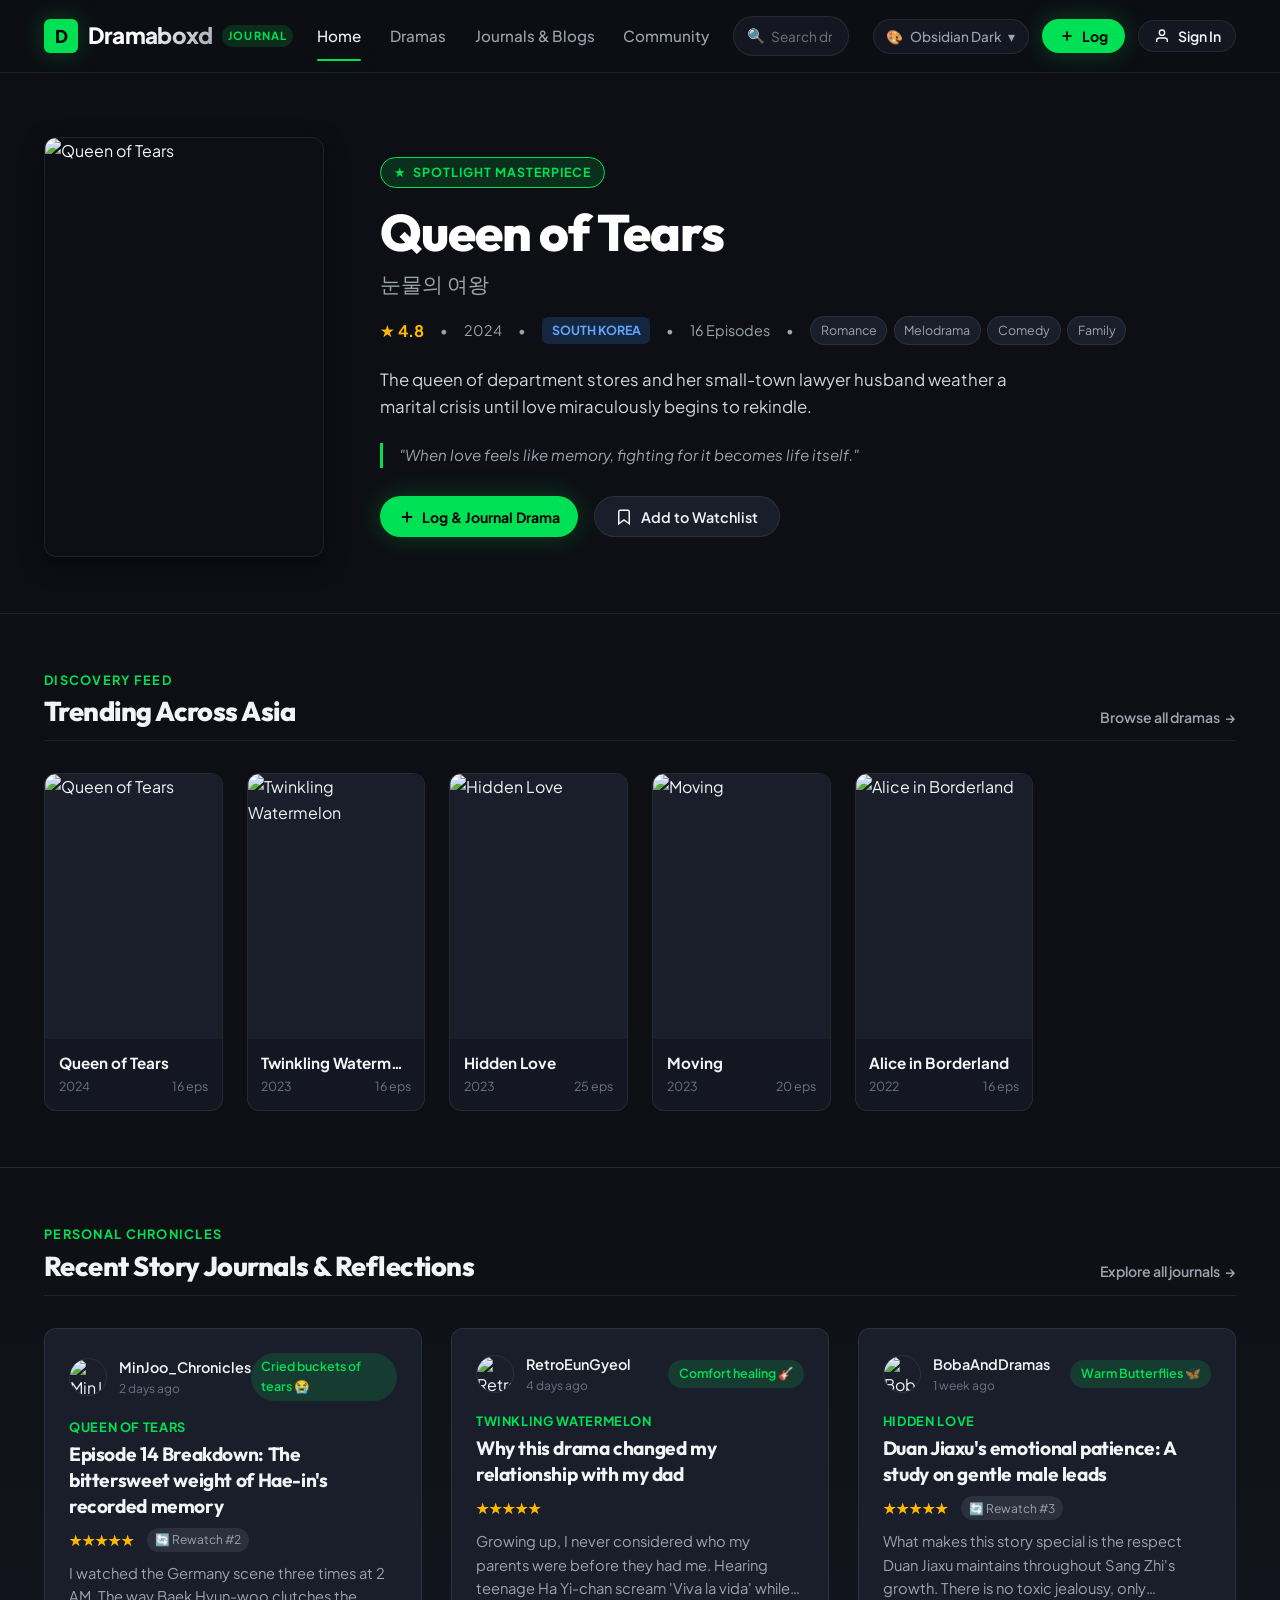
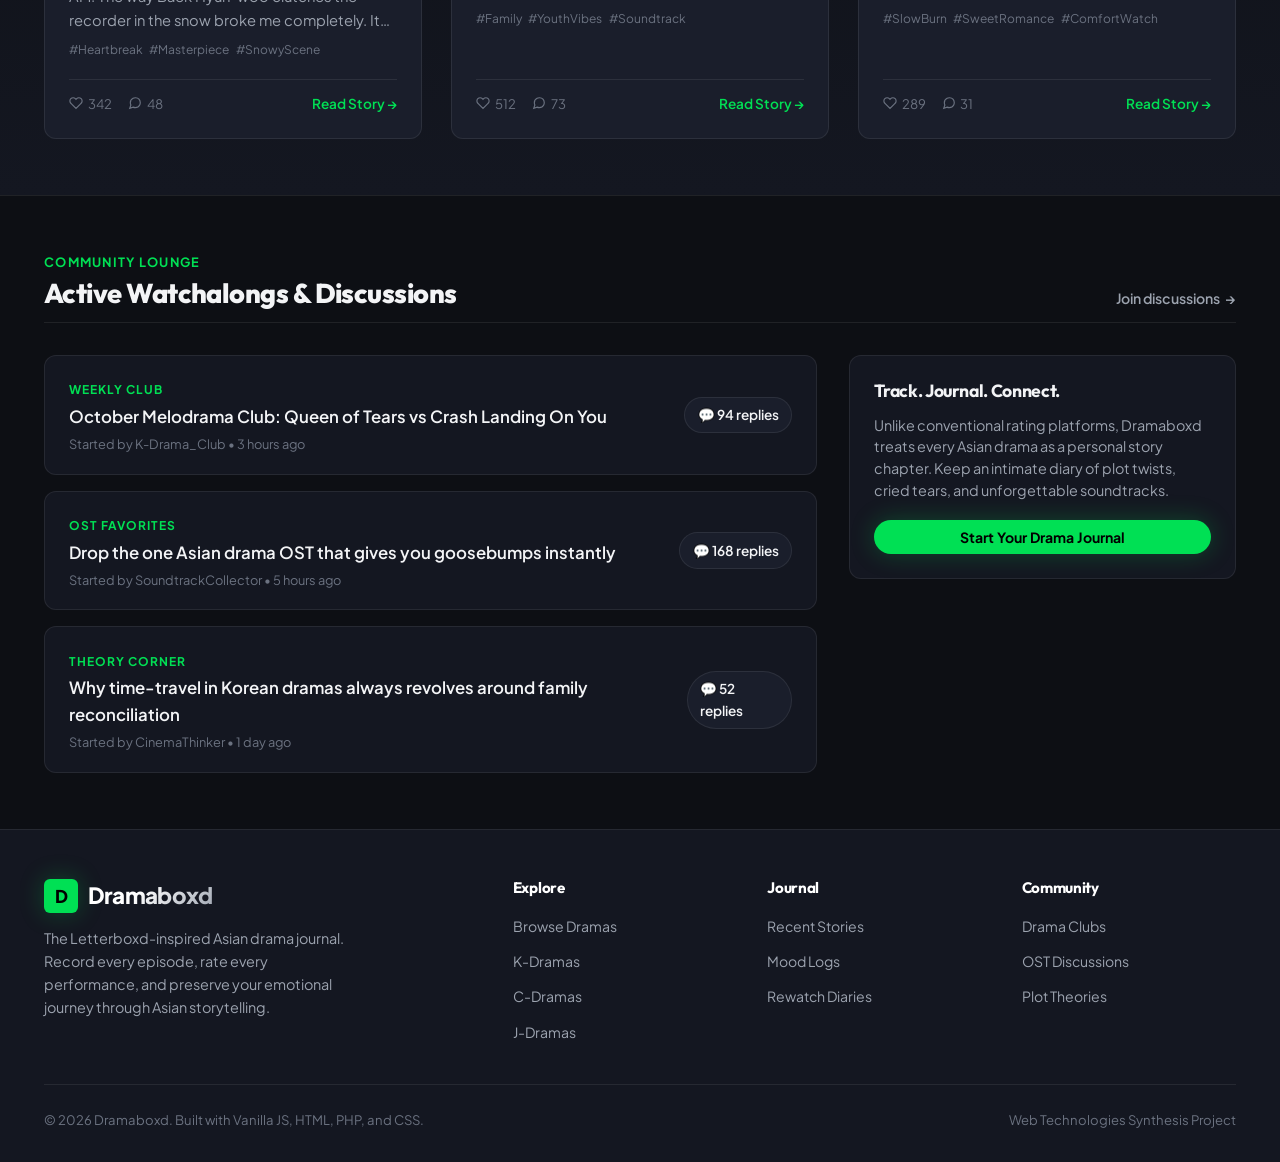
==== index.html @ 631f1a10 "feat: add index.html home page" ====
<!DOCTYPE html>
<html lang="en" data-theme="obsidian">
<head>
    <meta charset="UTF-8">
    <meta name="viewport" content="width=device-width, initial-scale=1.0">
    <title>Dramaboxd — Asian Drama Journal, Ratings & Community</title>
    <meta name="description" content="A Letterboxd-inspired Asian drama blogging, journalling, and community platform. Track watched K-dramas, C-dramas, J-dramas, log episode reflections, and share reviews.">
    <meta name="keywords" content="Asian drama, K-drama, C-drama, J-drama, drama journal, drama ratings, Letterboxd for drama">
    <link rel="stylesheet" href="assets/css/style.css">
</head>
<body>

    <!-- Site Header & Navigation -->
    <header class="site-header" id="siteHeader">
        <div class="container header-inner">
            <!-- Brand Logo -->
            <a href="index.html" class="brand-logo" id="brandLogoLink">
                <span class="logo-icon">D</span>
                <span class="brand-text">Dramaboxd</span>
                <span class="brand-tag">Journal</span>
            </a>

            <!-- Navigation Links -->
            <nav class="main-nav" id="mainNavigation" aria-label="Main Navigation">
                <a href="index.html" class="nav-link active" id="navHome">Home</a>
                <a href="dramas.html" class="nav-link" id="navDramas">Dramas</a>
                <a href="journal.html" class="nav-link" id="navJournals">Journals & Blogs</a>
                <a href="community.html" class="nav-link" id="navCommunity">Community</a>
            </nav>

            <!-- Live Search Bar -->
            <div class="header-search" id="headerSearchContainer">
                <span class="search-icon">🔍</span>
                <input type="text" id="globalSearchInput" placeholder="Search dramas, titles..." autocomplete="off">
                <div class="search-results-dropdown" id="searchResultsDropdown"></div>
            </div>

            <!-- Action Controls & User State -->
            <div class="header-actions" id="headerActionGroup">
                <!-- Theme Switcher -->
                <div class="theme-selector" id="themeSelectorContainer">
                    <button class="theme-btn" id="themeToggleBtn" title="Switch Theme">
                        <span>🎨</span>
                        <span id="currentThemeLabel">Obsidian Dark</span>
                        <span>▾</span>
                    </button>
                    <div class="theme-dropdown" id="themeDropdown">
                        <button class="theme-option active" data-theme-set="obsidian">
                            <span class="theme-dot obsidian"></span> Obsidian Dark
                        </button>
                        <button class="theme-option" data-theme-set="twilight">
                            <span class="theme-dot twilight"></span> Twilight Neon
                        </button>
                        <button class="theme-option" data-theme-set="blossom">
                            <span class="theme-dot blossom"></span> Blossom Rose
                        </button>
                        <button class="theme-option" data-theme-set="matcha">
                            <span class="theme-dot matcha"></span> Matcha Sage
                        </button>
                    </div>
                </div>

                <!-- Primary CTA: Quick Log (+ Log) -->
                <button class="btn-log" id="btnQuickLogOpen" onclick="App.openQuickLog(1, 'Queen of Tears')">
                    <svg width="16" height="16" viewBox="0 0 24 24" fill="none" stroke="currentColor" stroke-width="2.5"><line x1="12" y1="5" x2="12" y2="19"></line><line x1="5" y1="12" x2="19" y2="12"></line></svg>
                    <span>Log</span>
                </button>

                <!-- Auth / User Profile Pill -->
                <button class="auth-pill" id="userAuthPill">
                    <svg width="16" height="16" viewBox="0 0 24 24" fill="none" stroke="currentColor" stroke-width="2"><path d="M20 21v-2a4 4 0 0 0-4-4H8a4 4 0 0 0-4 4v2"></path><circle cx="12" cy="7" r="4"></circle></svg>
                    <span>Sign In</span>
                </button>
            </div>
        </div>
    </header>

    <!-- Main Content Area -->
    <main id="mainContent">

        <!-- 1. Hero Spotlight Section (Loaded via AJAX) -->
        <section class="hero-spotlight" id="heroSpotlightContainer" aria-label="Featured Drama Spotlight">
            <div class="container" style="text-align: center; padding: 3rem 0; color: var(--text-muted);">
                Loading spotlight drama...
            </div>
        </section>

        <!-- 2. Trending Dramas Poster Grid (Letterboxd Style) -->
        <section class="dramas-section" id="trendingDramasSection">
            <div class="container">
                <div class="section-header">
                    <div class="section-title-wrap">
                        <span class="section-subtitle">Discovery Feed</span>
                        <h2 class="section-title">Trending Across Asia</h2>
                    </div>
                    <a href="dramas.html" class="view-all-link" id="linkViewAllDramas">
                        Browse all dramas <span>→</span>
                    </a>
                </div>

                <!-- Grid container populated dynamically via AJAX -->
                <div class="drama-grid" id="trendingDramasGrid">
                    <!-- Cards will be populated by home.js via AJAX -->
                    <div style="grid-column: 1/-1; text-align: center; color: var(--text-muted); padding: 2rem 0;">
                        Loading trending dramas...
                    </div>
                </div>
            </div>
        </section>

        <!-- 3. Story Journals & Blogs Section (Personal Reflections) -->
        <section class="journals-section" id="storyJournalsSection">
            <div class="container">
                <div class="section-header">
                    <div class="section-title-wrap">
                        <span class="section-subtitle">Personal Chronicles</span>
                        <h2 class="section-title">Recent Story Journals & Reflections</h2>
                    </div>
                    <a href="journal.html" class="view-all-link" id="linkViewAllJournals">
                        Explore all journals <span>→</span>
                    </a>
                </div>

                <!-- Story journal grid populated dynamically via AJAX -->
                <div class="journals-grid" id="recentJournalsGrid">
                    <div style="grid-column: 1/-1; text-align: center; color: var(--text-muted); padding: 2rem 0;">
                        Loading member journals...
                    </div>
                </div>
            </div>
        </section>

        <!-- 4. Community & Drama Club Pulse -->
        <section class="community-section" id="communityPulseSection">
            <div class="container">
                <div class="section-header">
                    <div class="section-title-wrap">
                        <span class="section-subtitle">Community Lounge</span>
                        <h2 class="section-title">Active Watchalongs & Discussions</h2>
                    </div>
                    <a href="community.html" class="view-all-link" id="linkViewAllDiscussions">
                        Join discussions <span>→</span>
                    </a>
                </div>

                <div class="community-grid">
                    <!-- Discussions list -->
                    <div class="threads-list" id="communityThreadsList">
                        <div class="thread-item">
                            <div>
                                <span class="thread-cat">Weekly Club</span>
                                <div class="thread-title">October Melodrama Club: Queen of Tears vs Crash Landing On You</div>
                                <div class="thread-meta">Started by K-Drama_Club • 3 hours ago</div>
                            </div>
                            <div class="thread-replies-badge">
                                💬 94 replies
                            </div>
                        </div>

                        <div class="thread-item">
                            <div>
                                <span class="thread-cat">OST Favorites</span>
                                <div class="thread-title">Drop the one Asian drama OST that gives you goosebumps instantly</div>
                                <div class="thread-meta">Started by SoundtrackCollector • 5 hours ago</div>
                            </div>
                            <div class="thread-replies-badge">
                                💬 168 replies
                            </div>
                        </div>

                        <div class="thread-item">
                            <div>
                                <span class="thread-cat">Theory Corner</span>
                                <div class="thread-title">Why time-travel in Korean dramas always revolves around family reconciliation</div>
                                <div class="thread-meta">Started by CinemaThinker • 1 day ago</div>
                            </div>
                            <div class="thread-replies-badge">
                                💬 52 replies
                            </div>
                        </div>
                    </div>

                    <!-- Sidebar Promo Box -->
                    <div class="community-sidebar">
                        <div class="sidebar-box">
                            <h3 class="sidebar-title">Track. Journal. Connect.</h3>
                            <p class="sidebar-text">
                                Unlike conventional rating platforms, Dramaboxd treats every Asian drama as a personal story chapter. Keep an intimate diary of plot twists, cried tears, and unforgettable soundtracks.
                            </p>
                            <button class="btn-log" style="width: 100%; justify-content: center;" onclick="App.openQuickLog(1, 'Queen of Tears')">
                                Start Your Drama Journal
                            </button>
                        </div>
                    </div>
                </div>
            </div>
        </section>

    </main>

    <!-- Quick Log & Review Modal (Letterboxd Style) -->
    <div class="modal-overlay" id="quickLogModal" role="dialog" aria-modal="true" aria-labelledby="logModalTitle">
        <div class="modal-window">
            <button class="modal-close-btn" id="btnCloseQuickLog" aria-label="Close Modal">&times;</button>
            <div class="modal-header">
                <h3 class="modal-title" id="logModalTitle">Log & Reflect</h3>
                <p class="modal-subtitle" id="logModalSubtitle">Journaling your experience</p>
            </div>

            <form id="quickLogForm">
                <input type="hidden" id="logDramaId" value="1">
                <input type="hidden" id="logDramaTitle" value="Queen of Tears">
                <input type="hidden" id="logRatingValue" value="5">

                <!-- Interactive Star Rating -->
                <div class="form-group">
                    <label class="form-label">Your Rating</label>
                    <div class="star-rating-selector" id="interactiveStarRating">
                        <span class="star active" data-val="1">★</span>
                        <span class="star active" data-val="2">★</span>
                        <span class="star active" data-val="3">★</span>
                        <span class="star active" data-val="4">★</span>
                        <span class="star active" data-val="5">★</span>
                    </div>
                </div>

                <div class="form-row">
                    <div class="form-group">
                        <label class="form-label" for="logMoodTag">Your Mood Tag</label>
                        <select id="logMoodTag">
                            <option value="Cried buckets of tears 😭">Cried buckets of tears 😭</option>
                            <option value="Comfort healing 🎸">Comfort healing 🎸</option>
                            <option value="Warm Butterflies 🦋">Warm Butterflies 🦋</option>
                            <option value="Edge of my seat ⚡">Edge of my seat ⚡</option>
                            <option value="Heartbreak masterpiece 💔">Heartbreak masterpiece 💔</option>
                            <option value="Pure serotonin ✨">Pure serotonin ✨</option>
                        </select>
                    </div>

                    <div class="form-group">
                        <label class="form-label" for="logRewatchCount">Rewatch Number</label>
                        <input type="number" id="logRewatchCount" min="1" max="50" value="1">
                    </div>
                </div>

                <div class="form-group">
                    <label class="form-label" for="logTitle">Reflection / Journal Headline</label>
                    <input type="text" id="logTitle" placeholder="e.g. Episode 12 had me staring at the ceiling at 3 AM" required>
                </div>

                <div class="form-group">
                    <label class="form-label" for="logReflection">Personal Diary Entry / Thoughts</label>
                    <textarea id="logReflection" rows="4" placeholder="Write your unfiltered thoughts on the plot, characters, emotional moments, or acting..." required></textarea>
                </div>

                <button type="submit" class="btn-log" style="width: 100%; justify-content: center; padding: 0.75rem 1rem; font-size: 1rem;">
                    Save to Drama Diary 📖
                </button>
            </form>
        </div>
    </div>

    <!-- Sign In & Register Modal -->
    <div class="modal-overlay" id="authModal" role="dialog" aria-modal="true" aria-labelledby="authModalTitle">
        <div class="modal-window">
            <button class="modal-close-btn" id="btnCloseAuthModal" aria-label="Close Modal">&times;</button>
            
            <div class="modal-tabs">
                <button class="modal-tab active" data-tab="signin">Sign In</button>
                <button class="modal-tab" data-tab="register">Create Account</button>
            </div>

            <!-- Sign In Tab -->
            <div id="signInTabContent">
                <div class="modal-header">
                    <h3 class="modal-title" id="authModalTitle">Welcome Back</h3>
                    <p class="modal-subtitle">Log in to track your dramas, diary entries, and ratings</p>
                </div>
                <form id="signInForm">
                    <div class="form-group">
                        <label class="form-label" for="loginUsername">Username or Email</label>
                        <input type="text" id="loginUsername" placeholder="e.g. MinJoo" required>
                    </div>
                    <div class="form-group">
                        <label class="form-label" for="loginPassword">Password</label>
                        <input type="password" id="loginPassword" placeholder="••••••••" required>
                    </div>
                    <button type="submit" class="btn-log" style="width: 100%; justify-content: center; margin-top: 0.5rem;">
                        Sign In
                    </button>
                </form>
            </div>

            <!-- Register Tab -->
            <div id="registerTabContent" style="display: none;">
                <div class="modal-header">
                    <h3 class="modal-title">Join Dramaboxd</h3>
                    <p class="modal-subtitle">Start your personalized Asian drama journey today</p>
                </div>
                <form id="registerForm">
                    <div class="form-group">
                        <label class="form-label" for="regUsername">Choose Username</label>
                        <input type="text" id="regUsername" placeholder="e.g. HallyuExplorer" required>
                    </div>
                    <div class="form-group">
                        <label class="form-label" for="regEmail">Email Address</label>
                        <input type="email" id="regEmail" placeholder="you@domain.com" required>
                    </div>
                    <div class="form-group">
                        <label class="form-label" for="regPassword">Password (6+ characters)</label>
                        <input type="password" id="regPassword" placeholder="••••••••" minlength="6" required>
                    </div>
                    <button type="submit" class="btn-log" style="width: 100%; justify-content: center; margin-top: 0.5rem;">
                        Create Free Account
                    </button>
                </form>
            </div>
        </div>
    </div>

    <!-- Site Footer -->
    <footer class="site-footer" id="siteFooter">
        <div class="container">
            <div class="footer-top">
                <div class="footer-brand">
                    <div class="brand-logo">
                        <span class="logo-icon">D</span>
                        <span class="brand-text">Dramaboxd</span>
                    </div>
                    <p>The Letterboxd-inspired Asian drama journal. Record every episode, rate every performance, and preserve your emotional journey through Asian storytelling.</p>
                </div>
                <div class="footer-col">
                    <h4>Explore</h4>
                    <ul class="footer-links">
                        <li><a href="dramas.html">Browse Dramas</a></li>
                        <li><a href="dramas.html?country=KR">K-Dramas</a></li>
                        <li><a href="dramas.html?country=CN">C-Dramas</a></li>
                        <li><a href="dramas.html?country=JP">J-Dramas</a></li>
                    </ul>
                </div>
                <div class="footer-col">
                    <h4>Journal</h4>
                    <ul class="footer-links">
                        <li><a href="journal.html">Recent Stories</a></li>
                        <li><a href="journal.html?filter=mood">Mood Logs</a></li>
                        <li><a href="journal.html?filter=rewatches">Rewatch Diaries</a></li>
                    </ul>
                </div>
                <div class="footer-col">
                    <h4>Community</h4>
                    <ul class="footer-links">
                        <li><a href="community.html">Drama Clubs</a></li>
                        <li><a href="community.html?tab=ost">OST Discussions</a></li>
                        <li><a href="community.html?tab=theories">Plot Theories</a></li>
                    </ul>
                </div>
            </div>
            <div class="footer-bottom">
                <div>&copy; 2026 Dramaboxd. Built with Vanilla JS, HTML, PHP, and CSS.</div>
                <div>Web Technologies Synthesis Project</div>
            </div>
        </div>
    </footer>

    <!-- Core Scripts -->
    <script src="assets/js/app.js"></script>
    <script src="assets/js/home.js"></script>
</body>
</html>
---- assets/css/style.css ----
/* ==========================================================================
   Dramaboxd — Modern Asian Drama Journal & Community Design System
   Inspired by Letterboxd with personalized story journaling
   ========================================================================== */

@import url('https://fonts.googleapis.com/css2?family=Outfit:wght@400;500;600;700;800&family=Plus+Jakarta+Sans:wght@300;400;500;600;700&display=swap');

/* --- Root & Theme Variables --- */
:root {
    /* Fonts */
    --font-heading: 'Outfit', -apple-system, BlinkMacSystemFont, sans-serif;
    --font-body: 'Plus Jakarta Sans', -apple-system, BlinkMacSystemFont, sans-serif;

    /* Base Dimensions */
    --container-max: 1240px;
    --radius-sm: 6px;
    --radius-md: 12px;
    --radius-lg: 18px;
    --radius-full: 9999px;
    --transition: all 0.25s cubic-bezier(0.16, 1, 0.3, 1);

    /* Default Theme: Obsidian Dark (Minimalist Letterboxd Dark) */
    --bg-page: #0d0f14;
    --bg-surface: #141721;
    --bg-surface-elevated: #1a1e2b;
    --bg-surface-hover: #222738;
    --border-subtle: rgba(255, 255, 255, 0.08);
    --border-focus: rgba(255, 255, 255, 0.22);
    
    --text-primary: #f3f4f6;
    --text-secondary: #9ca3af;
    --text-muted: #6b7280;
    
    --accent: #00e054;              /* Letterboxd signature green */
    --accent-hover: #00b843;
    --accent-light: rgba(0, 224, 84, 0.15);
    --accent-contrast: #000000;

    --rating-star: #ffb800;
    --badge-kdrama: #3b82f6;
    --badge-cdrama: #ef4444;
    --badge-jdrama: #ec4899;
    --badge-twdrama: #8b5cf6;

    --glow: 0 0 25px rgba(0, 224, 84, 0.25);
    --shadow-card: 0 8px 24px rgba(0, 0, 0, 0.45);
    --shadow-popover: 0 16px 40px rgba(0, 0, 0, 0.6);
}

/* Theme 2: Twilight Neon (Seoul Cyberpunk) */
[data-theme="twilight"] {
    --bg-page: #09090f;
    --bg-surface: #13121f;
    --bg-surface-elevated: #1c1b2f;
    --bg-surface-hover: #282744;
    --border-subtle: rgba(168, 85, 247, 0.14);
    --border-focus: rgba(168, 85, 247, 0.35);
    --accent: #a855f7;
    --accent-hover: #9333ea;
    --accent-light: rgba(168, 85, 247, 0.18);
    --accent-contrast: #ffffff;
    --glow: 0 0 25px rgba(168, 85, 247, 0.35);
}

/* Theme 3: Hanami Blossom (Plum & Rose Dark) */
[data-theme="blossom"] {
    --bg-page: #120d12;
    --bg-surface: #1c141c;
    --bg-surface-elevated: #281d28;
    --bg-surface-hover: #362736;
    --border-subtle: rgba(244, 114, 182, 0.15);
    --border-focus: rgba(244, 114, 182, 0.35);
    --accent: #fb7185;
    --accent-hover: #f43f5e;
    --accent-light: rgba(251, 113, 133, 0.18);
    --accent-contrast: #ffffff;
    --glow: 0 0 25px rgba(251, 113, 133, 0.3);
}

/* Theme 4: Matcha Sage (Soothing Botanical Dark) */
[data-theme="matcha"] {
    --bg-page: #0b110e;
    --bg-surface: #131c17;
    --bg-surface-elevated: #1b2720;
    --bg-surface-hover: #25362d;
    --border-subtle: rgba(52, 211, 153, 0.14);
    --border-focus: rgba(52, 211, 153, 0.35);
    --accent: #10b981;
    --accent-hover: #059669;
    --accent-light: rgba(16, 185, 129, 0.18);
    --accent-contrast: #042115;
    --glow: 0 0 25px rgba(16, 185, 129, 0.3);
}

/* --- Global Reset & Base Styles --- */
*, *::before, *::after {
    box-sizing: border-box;
    margin: 0;
    padding: 0;
}

html {
    scroll-behavior: smooth;
    font-size: 16px;
}

body {
    background-color: var(--bg-page);
    color: var(--text-primary);
    font-family: var(--font-body);
    line-height: 1.6;
    min-height: 100vh;
    display: flex;
    flex-direction: column;
    overflow-x: hidden;
    transition: background-color 0.3s ease, color 0.3s ease;
}

h1, h2, h3, h4, h5, h6 {
    font-family: var(--font-heading);
    color: var(--text-primary);
    font-weight: 700;
    letter-spacing: -0.02em;
    line-height: 1.25;
}

a {
    color: inherit;
    text-decoration: none;
    transition: var(--transition);
}

button {
    font-family: inherit;
    cursor: pointer;
    border: none;
    outline: none;
    background: none;
    transition: var(--transition);
}

input, textarea, select {
    font-family: inherit;
    font-size: 0.95rem;
    color: var(--text-primary);
    background: var(--bg-surface-elevated);
    border: 1px solid var(--border-subtle);
    border-radius: var(--radius-sm);
    padding: 0.65rem 1rem;
    outline: none;
    transition: var(--transition);
}

input:focus, textarea:focus, select:focus {
    border-color: var(--accent);
    box-shadow: 0 0 0 2px var(--accent-light);
}

img {
    max-width: 100%;
    display: block;
}

.container {
    width: 100%;
    max-width: var(--container-max);
    margin: 0 auto;
    padding: 0 1.5rem;
}

/* --- Header & Navigation --- */
.site-header {
    position: sticky;
    top: 0;
    z-index: 100;
    background: rgba(13, 15, 20, 0.85);
    backdrop-filter: blur(14px);
    -webkit-backdrop-filter: blur(14px);
    border-bottom: 1px solid var(--border-subtle);
    transition: var(--transition);
}

.header-inner {
    display: flex;
    align-items: center;
    justify-content: space-between;
    height: 72px;
    gap: 1.5rem;
}

.brand-logo {
    display: flex;
    align-items: center;
    gap: 0.6rem;
    font-size: 1.4rem;
    font-weight: 800;
    letter-spacing: -0.03em;
}

.logo-icon {
    display: flex;
    align-items: center;
    justify-content: center;
    width: 34px;
    height: 34px;
    border-radius: var(--radius-sm);
    background: var(--accent);
    color: var(--accent-contrast);
    font-weight: 800;
    font-size: 1.1rem;
    box-shadow: var(--glow);
}

.brand-text {
    background: linear-gradient(135deg, #ffffff 40%, var(--text-secondary) 100%);
    -webkit-background-clip: text;
    -webkit-text-fill-color: transparent;
}

.brand-tag {
    font-size: 0.7rem;
    text-transform: uppercase;
    letter-spacing: 0.1em;
    padding: 2px 6px;
    border-radius: var(--radius-full);
    background: var(--accent-light);
    color: var(--accent);
    font-weight: 700;
}

/* Nav Links */
.main-nav {
    display: flex;
    align-items: center;
    gap: 1.8rem;
}

.nav-link {
    font-size: 0.95rem;
    font-weight: 500;
    color: var(--text-secondary);
    position: relative;
    padding: 0.4rem 0;
}

.nav-link:hover, .nav-link.active {
    color: var(--text-primary);
}

.nav-link.active::after {
    content: '';
    position: absolute;
    bottom: -6px;
    left: 0;
    width: 100%;
    height: 2px;
    background: var(--accent);
    border-radius: 2px;
    box-shadow: var(--glow);
}

/* Header Search */
.header-search {
    position: relative;
    flex: 1;
    max-width: 260px;
}

.header-search input {
    width: 100%;
    padding-left: 2.3rem;
    font-size: 0.85rem;
    border-radius: var(--radius-full);
    background: var(--bg-surface);
}

.search-icon {
    position: absolute;
    left: 0.85rem;
    top: 50%;
    transform: translateY(-50%);
    color: var(--text-muted);
    pointer-events: none;
    font-size: 0.9rem;
}

.search-results-dropdown {
    position: absolute;
    top: calc(100% + 8px);
    left: 0;
    width: 320px;
    background: var(--bg-surface-elevated);
    border: 1px solid var(--border-subtle);
    border-radius: var(--radius-md);
    box-shadow: var(--shadow-popover);
    max-height: 380px;
    overflow-y: auto;
    display: none;
    z-index: 120;
}

.search-results-dropdown.active {
    display: block;
}

.search-result-item {
    display: flex;
    align-items: center;
    gap: 0.8rem;
    padding: 0.75rem 1rem;
    border-bottom: 1px solid var(--border-subtle);
    transition: var(--transition);
}

.search-result-item:hover {
    background: var(--bg-surface-hover);
}

.search-result-poster {
    width: 36px;
    height: 52px;
    border-radius: 4px;
    object-fit: cover;
}

/* Header Actions */
.header-actions {
    display: flex;
    align-items: center;
    gap: 0.8rem;
}

/* Theme Selector Pill */
.theme-selector {
    position: relative;
}

.theme-btn {
    display: flex;
    align-items: center;
    gap: 0.4rem;
    padding: 0.5rem 0.8rem;
    background: var(--bg-surface);
    border: 1px solid var(--border-subtle);
    border-radius: var(--radius-full);
    color: var(--text-secondary);
    font-size: 0.85rem;
    font-weight: 500;
}

.theme-btn:hover {
    background: var(--bg-surface-hover);
    color: var(--text-primary);
}

.theme-dropdown {
    position: absolute;
    top: calc(100% + 8px);
    right: 0;
    background: var(--bg-surface-elevated);
    border: 1px solid var(--border-subtle);
    border-radius: var(--radius-md);
    padding: 0.5rem;
    width: 170px;
    box-shadow: var(--shadow-popover);
    display: none;
    z-index: 110;
}

.theme-dropdown.open {
    display: flex;
    flex-direction: column;
    gap: 0.3rem;
}

.theme-option {
    display: flex;
    align-items: center;
    gap: 0.6rem;
    padding: 0.5rem 0.75rem;
    border-radius: var(--radius-sm);
    font-size: 0.85rem;
    color: var(--text-secondary);
    text-align: left;
    width: 100%;
}

.theme-option:hover, .theme-option.active {
    background: var(--bg-surface-hover);
    color: var(--text-primary);
}

.theme-dot {
    width: 10px;
    height: 10px;
    border-radius: 50%;
}
.theme-dot.obsidian { background: #00e054; }
.theme-dot.twilight { background: #a855f7; }
.theme-dot.blossom { background: #fb7185; }
.theme-dot.matcha { background: #10b981; }

/* Letterboxd-style Primary CTA (+ Log) */
.btn-log {
    display: flex;
    align-items: center;
    gap: 0.4rem;
    background: var(--accent);
    color: var(--accent-contrast);
    font-weight: 700;
    font-size: 0.88rem;
    padding: 0.5rem 1.1rem;
    border-radius: var(--radius-full);
    box-shadow: var(--glow);
}

.btn-log:hover {
    background: var(--accent-hover);
    transform: translateY(-1px);
}

/* User Auth Button / Pill */
.auth-pill {
    display: flex;
    align-items: center;
    gap: 0.5rem;
    padding: 0.4rem 0.9rem;
    background: var(--bg-surface);
    border: 1px solid var(--border-subtle);
    border-radius: var(--radius-full);
    font-size: 0.88rem;
    font-weight: 600;
    color: var(--text-primary);
}

.auth-pill:hover {
    border-color: var(--border-focus);
    background: var(--bg-surface-hover);
}

.user-avatar-thumb {
    width: 26px;
    height: 26px;
    border-radius: 50%;
    object-fit: cover;
}

/* Mobile Menu Toggle */
.mobile-toggle {
    display: none;
    font-size: 1.3rem;
    color: var(--text-primary);
}

/* --- Hero Spotlight Section --- */
.hero-spotlight {
    position: relative;
    padding: 4rem 0 3.5rem;
    overflow: hidden;
    border-bottom: 1px solid var(--border-subtle);
}

.hero-backdrop-container {
    position: absolute;
    inset: 0;
    z-index: 1;
    overflow: hidden;
}

.hero-backdrop-img {
    width: 100%;
    height: 100%;
    object-fit: cover;
    filter: brightness(0.28) blur(3px);
    transform: scale(1.05);
    transition: transform 1.2s ease;
}

.hero-gradient-overlay {
    position: absolute;
    inset: 0;
    background: linear-gradient(
        to right,
        var(--bg-page) 20%,
        rgba(13, 15, 20, 0.85) 60%,
        rgba(13, 15, 20, 0.4) 100%
    );
}

.hero-content {
    position: relative;
    z-index: 2;
    display: grid;
    grid-template-columns: 280px 1fr;
    gap: 3.5rem;
    align-items: center;
}

.hero-poster-wrapper {
    position: relative;
    border-radius: var(--radius-md);
    overflow: hidden;
    box-shadow: var(--shadow-card);
    aspect-ratio: 2 / 3;
    border: 1px solid var(--border-subtle);
}

.hero-poster-img {
    width: 100%;
    height: 100%;
    object-fit: cover;
    transition: transform 0.4s ease;
}

.hero-poster-wrapper:hover .hero-poster-img {
    transform: scale(1.03);
}

.spotlight-badge {
    display: inline-flex;
    align-items: center;
    gap: 0.4rem;
    background: var(--accent-light);
    color: var(--accent);
    border: 1px solid var(--accent);
    padding: 0.3rem 0.8rem;
    border-radius: var(--radius-full);
    font-size: 0.78rem;
    font-weight: 700;
    text-transform: uppercase;
    letter-spacing: 0.08em;
    margin-bottom: 1rem;
}

.hero-title-group {
    margin-bottom: 1rem;
}

.hero-title {
    font-size: clamp(2rem, 4vw, 3.2rem);
    font-weight: 800;
    color: #ffffff;
    line-height: 1.1;
    margin-bottom: 0.4rem;
}

.hero-native-title {
    font-size: 1.3rem;
    color: var(--text-secondary);
    font-weight: 500;
}

.hero-meta-bar {
    display: flex;
    flex-wrap: wrap;
    align-items: center;
    gap: 1rem;
    margin-bottom: 1.4rem;
    font-size: 0.9rem;
    color: var(--text-secondary);
}

.rating-badge {
    display: inline-flex;
    align-items: center;
    gap: 0.3rem;
    color: var(--rating-star);
    font-weight: 700;
    font-size: 1rem;
}

.country-pill {
    padding: 0.2rem 0.6rem;
    border-radius: var(--radius-sm);
    font-size: 0.78rem;
    font-weight: 700;
    text-transform: uppercase;
}
.country-kr { background: rgba(59, 130, 246, 0.2); color: #60a5fa; }
.country-cn { background: rgba(239, 68, 68, 0.2); color: #f87171; }
.country-jp { background: rgba(236, 72, 153, 0.2); color: #f472b6; }
.country-tw { background: rgba(139, 92, 246, 0.2); color: #a78bfa; }

.genre-tags {
    display: flex;
    flex-wrap: wrap;
    gap: 0.4rem;
}

.genre-tag {
    background: var(--bg-surface-elevated);
    border: 1px solid var(--border-subtle);
    padding: 0.2rem 0.6rem;
    border-radius: var(--radius-full);
    font-size: 0.78rem;
    color: var(--text-secondary);
}

.hero-synopsis {
    font-size: 1.05rem;
    color: #d1d5db;
    max-width: 680px;
    margin-bottom: 1.4rem;
    line-height: 1.6;
}

.hero-quote-box {
    border-left: 3px solid var(--accent);
    padding-left: 1rem;
    margin-bottom: 1.8rem;
    font-style: italic;
    color: var(--text-secondary);
    font-size: 0.95rem;
}

.hero-actions {
    display: flex;
    flex-wrap: wrap;
    gap: 1rem;
}

.btn-secondary {
    display: inline-flex;
    align-items: center;
    gap: 0.5rem;
    background: var(--bg-surface-elevated);
    border: 1px solid var(--border-subtle);
    color: var(--text-primary);
    padding: 0.65rem 1.3rem;
    border-radius: var(--radius-full);
    font-size: 0.9rem;
    font-weight: 600;
}

.btn-secondary:hover {
    background: var(--bg-surface-hover);
    border-color: var(--border-focus);
    transform: translateY(-1px);
}

/* --- Section Headers --- */
.section-header {
    display: flex;
    align-items: flex-end;
    justify-content: space-between;
    margin-bottom: 2rem;
    padding-bottom: 0.75rem;
    border-bottom: 1px solid var(--border-subtle);
}

.section-title-wrap {
    display: flex;
    flex-direction: column;
    gap: 0.25rem;
}

.section-subtitle {
    font-size: 0.8rem;
    text-transform: uppercase;
    letter-spacing: 0.1em;
    color: var(--accent);
    font-weight: 700;
}

.section-title {
    font-size: 1.7rem;
    font-weight: 800;
}

.view-all-link {
    font-size: 0.88rem;
    font-weight: 600;
    color: var(--text-secondary);
    display: inline-flex;
    align-items: center;
    gap: 0.3rem;
}

.view-all-link:hover {
    color: var(--accent);
}

/* --- Trending Drama Poster Grid (Letterboxd Style) --- */
.dramas-section {
    padding: 3.5rem 0;
}

.drama-grid {
    display: grid;
    grid-template-columns: repeat(auto-fill, minmax(175px, 1fr));
    gap: 1.5rem;
}

.drama-card {
    position: relative;
    border-radius: var(--radius-md);
    background: var(--bg-surface);
    border: 1px solid var(--border-subtle);
    overflow: hidden;
    transition: transform 0.3s cubic-bezier(0.16, 1, 0.3, 1), box-shadow 0.3s ease, border-color 0.3s ease;
    cursor: pointer;
    display: flex;
    flex-direction: column;
}

.drama-card:hover {
    transform: translateY(-6px);
    box-shadow: var(--shadow-card);
    border-color: var(--border-focus);
}

.poster-container {
    position: relative;
    width: 100%;
    aspect-ratio: 2 / 3;
    overflow: hidden;
    background: var(--bg-surface-elevated);
}

.poster-img {
    width: 100%;
    height: 100%;
    object-fit: cover;
    transition: transform 0.4s ease;
}

.drama-card:hover .poster-img {
    transform: scale(1.05);
}

/* Card Hover Quick Actions (Letterboxd Style) */
.card-overlay {
    position: absolute;
    inset: 0;
    background: linear-gradient(to top, rgba(0, 0, 0, 0.85) 0%, rgba(0, 0, 0, 0.2) 60%, transparent 100%);
    opacity: 0;
    display: flex;
    flex-direction: column;
    justify-content: space-between;
    padding: 0.75rem;
    transition: opacity 0.25s ease;
}

.drama-card:hover .card-overlay {
    opacity: 1;
}

.overlay-top-tags {
    display: flex;
    justify-content: space-between;
    align-items: center;
}

.overlay-rating {
    font-weight: 700;
    font-size: 0.85rem;
    color: var(--rating-star);
    display: flex;
    align-items: center;
    gap: 0.2rem;
    background: rgba(0, 0, 0, 0.6);
    padding: 0.2rem 0.5rem;
    border-radius: var(--radius-full);
}

.overlay-actions {
    display: flex;
    gap: 0.4rem;
    justify-content: center;
}

.icon-action-btn {
    width: 32px;
    height: 32px;
    border-radius: 50%;
    background: rgba(255, 255, 255, 0.15);
    backdrop-filter: blur(8px);
    color: #ffffff;
    display: flex;
    align-items: center;
    justify-content: center;
    font-size: 0.9rem;
    transition: var(--transition);
}

.icon-action-btn:hover {
    background: var(--accent);
    color: var(--accent-contrast);
    transform: scale(1.1);
}

.drama-card-info {
    padding: 0.85rem;
    display: flex;
    flex-direction: column;
    gap: 0.25rem;
    flex: 1;
}

.drama-card-title {
    font-size: 0.95rem;
    font-weight: 700;
    line-height: 1.3;
    white-space: nowrap;
    overflow: hidden;
    text-overflow: ellipsis;
}

.drama-card-meta {
    font-size: 0.78rem;
    color: var(--text-muted);
    display: flex;
    justify-content: space-between;
    align-items: center;
}

/* --- Story Journals & Blog Logs Section --- */
.journals-section {
    padding: 3.5rem 0;
    background: linear-gradient(180deg, var(--bg-page) 0%, var(--bg-surface) 100%);
    border-top: 1px solid var(--border-subtle);
    border-bottom: 1px solid var(--border-subtle);
}

.journals-grid {
    display: grid;
    grid-template-columns: repeat(auto-fill, minmax(350px, 1fr));
    gap: 1.8rem;
}

.journal-card {
    background: var(--bg-surface-elevated);
    border: 1px solid var(--border-subtle);
    border-radius: var(--radius-md);
    padding: 1.5rem;
    display: flex;
    flex-direction: column;
    justify-content: space-between;
    gap: 1.2rem;
    transition: var(--transition);
}

.journal-card:hover {
    border-color: var(--border-focus);
    transform: translateY(-4px);
    box-shadow: var(--shadow-card);
}

.journal-author-row {
    display: flex;
    align-items: center;
    justify-content: space-between;
}

.author-info {
    display: flex;
    align-items: center;
    gap: 0.75rem;
}

.author-avatar {
    width: 38px;
    height: 38px;
    border-radius: 50%;
    object-fit: cover;
    border: 1px solid var(--border-subtle);
}

.author-name {
    font-size: 0.9rem;
    font-weight: 600;
}

.journal-date {
    font-size: 0.75rem;
    color: var(--text-muted);
}

.mood-badge {
    display: inline-flex;
    align-items: center;
    padding: 0.25rem 0.65rem;
    border-radius: var(--radius-full);
    background: var(--accent-light);
    color: var(--accent);
    font-size: 0.78rem;
    font-weight: 600;
}

.journal-drama-badge {
    font-size: 0.8rem;
    color: var(--accent);
    font-weight: 700;
    text-transform: uppercase;
    letter-spacing: 0.05em;
    margin-bottom: 0.3rem;
}

.journal-title {
    font-size: 1.2rem;
    font-weight: 700;
    line-height: 1.35;
    margin-bottom: 0.5rem;
}

.journal-rating-row {
    display: flex;
    align-items: center;
    gap: 0.8rem;
    margin-bottom: 0.6rem;
}

.rewatch-pill {
    font-size: 0.75rem;
    background: rgba(255, 255, 255, 0.08);
    padding: 0.15rem 0.5rem;
    border-radius: var(--radius-full);
    color: var(--text-secondary);
}

.journal-excerpt {
    font-size: 0.92rem;
    color: var(--text-secondary);
    line-height: 1.6;
    display: -webkit-box;
    -webkit-line-clamp: 3;
    -webkit-box-orient: vertical;
    overflow: hidden;
}

.journal-tags-row {
    display: flex;
    flex-wrap: wrap;
    gap: 0.4rem;
    margin-top: 0.5rem;
}

.journal-tag {
    font-size: 0.75rem;
    color: var(--text-muted);
}

.journal-footer {
    display: flex;
    align-items: center;
    justify-content: space-between;
    padding-top: 0.8rem;
    border-top: 1px solid var(--border-subtle);
    font-size: 0.82rem;
    color: var(--text-muted);
}

.journal-stats {
    display: flex;
    gap: 1rem;
}

/* --- Community & Clubs Section --- */
.community-section {
    padding: 3.5rem 0;
}

.community-grid {
    display: grid;
    grid-template-columns: 2fr 1fr;
    gap: 2rem;
}

.threads-list {
    display: flex;
    flex-direction: column;
    gap: 1rem;
}

.thread-item {
    background: var(--bg-surface);
    border: 1px solid var(--border-subtle);
    border-radius: var(--radius-md);
    padding: 1.2rem 1.5rem;
    display: flex;
    align-items: center;
    justify-content: space-between;
    transition: var(--transition);
}

.thread-item:hover {
    background: var(--bg-surface-elevated);
    border-color: var(--border-focus);
    transform: translateX(4px);
}

.thread-cat {
    font-size: 0.75rem;
    text-transform: uppercase;
    letter-spacing: 0.08em;
    color: var(--accent);
    font-weight: 700;
}

.thread-title {
    font-size: 1.05rem;
    font-weight: 600;
    margin-top: 0.2rem;
}

.thread-meta {
    font-size: 0.8rem;
    color: var(--text-muted);
    margin-top: 0.2rem;
}

.thread-replies-badge {
    display: flex;
    align-items: center;
    gap: 0.4rem;
    font-size: 0.85rem;
    font-weight: 600;
    background: var(--bg-surface-elevated);
    border: 1px solid var(--border-subtle);
    padding: 0.4rem 0.8rem;
    border-radius: var(--radius-full);
}

/* Sidebar Box */
.community-sidebar {
    display: flex;
    flex-direction: column;
    gap: 1.5rem;
}

.sidebar-box {
    background: var(--bg-surface);
    border: 1px solid var(--border-subtle);
    border-radius: var(--radius-md);
    padding: 1.5rem;
}

.sidebar-title {
    font-size: 1.1rem;
    margin-bottom: 0.8rem;
}

.sidebar-text {
    font-size: 0.9rem;
    color: var(--text-secondary);
    margin-bottom: 1.2rem;
    line-height: 1.5;
}

/* --- Modals --- */
.modal-overlay {
    position: fixed;
    inset: 0;
    background: rgba(0, 0, 0, 0.75);
    backdrop-filter: blur(8px);
    display: flex;
    align-items: center;
    justify-content: center;
    z-index: 200;
    opacity: 0;
    pointer-events: none;
    transition: opacity 0.25s ease;
    padding: 1.5rem;
}

.modal-overlay.open {
    opacity: 1;
    pointer-events: auto;
}

.modal-window {
    background: var(--bg-surface-elevated);
    border: 1px solid var(--border-subtle);
    border-radius: var(--radius-lg);
    box-shadow: var(--shadow-popover);
    width: 100%;
    max-width: 540px;
    padding: 2rem;
    transform: translateY(20px) scale(0.97);
    transition: transform 0.25s cubic-bezier(0.16, 1, 0.3, 1);
    position: relative;
    max-height: 90vh;
    overflow-y: auto;
}

.modal-overlay.open .modal-window {
    transform: translateY(0) scale(1);
}

.modal-close-btn {
    position: absolute;
    top: 1.25rem;
    right: 1.25rem;
    font-size: 1.4rem;
    color: var(--text-muted);
}

.modal-close-btn:hover {
    color: var(--text-primary);
}

.modal-header {
    margin-bottom: 1.5rem;
}

.modal-title {
    font-size: 1.5rem;
    font-weight: 700;
}

.modal-subtitle {
    font-size: 0.88rem;
    color: var(--text-secondary);
    margin-top: 0.2rem;
}

/* Form Styles */
.form-group {
    display: flex;
    flex-direction: column;
    gap: 0.4rem;
    margin-bottom: 1.2rem;
}

.form-label {
    font-size: 0.85rem;
    font-weight: 600;
    color: var(--text-secondary);
}

/* Interactive Star Rating Selector */
.star-rating-selector {
    display: flex;
    gap: 0.4rem;
    font-size: 1.6rem;
    color: var(--text-muted);
    cursor: pointer;
}

.star-rating-selector .star.active {
    color: var(--rating-star);
}

.form-row {
    display: grid;
    grid-template-columns: 1fr 1fr;
    gap: 1rem;
}

/* Tabs for Auth Modal */
.modal-tabs {
    display: flex;
    border-bottom: 1px solid var(--border-subtle);
    margin-bottom: 1.5rem;
}

.modal-tab {
    flex: 1;
    padding: 0.75rem 0;
    text-align: center;
    font-weight: 600;
    color: var(--text-secondary);
    border-bottom: 2px solid transparent;
}

.modal-tab.active {
    color: var(--accent);
    border-bottom-color: var(--accent);
}

/* Toast System */
.toast-container {
    position: fixed;
    bottom: 2rem;
    right: 2rem;
    z-index: 300;
    display: flex;
    flex-direction: column;
    gap: 0.6rem;
    pointer-events: none;
}

.toast {
    background: var(--bg-surface-elevated);
    border: 1px solid var(--accent);
    color: var(--text-primary);
    padding: 0.85rem 1.4rem;
    border-radius: var(--radius-md);
    box-shadow: var(--shadow-popover);
    font-size: 0.9rem;
    font-weight: 500;
    display: flex;
    align-items: center;
    gap: 0.6rem;
    animation: toastIn 0.3s cubic-bezier(0.16, 1, 0.3, 1);
    pointer-events: auto;
}

@keyframes toastIn {
    from {
        opacity: 0;
        transform: translateY(16px);
    }
    to {
        opacity: 1;
        transform: translateY(0);
    }
}

/* --- Footer --- */
.site-footer {
    margin-top: auto;
    background: var(--bg-surface);
    border-top: 1px solid var(--border-subtle);
    padding: 3rem 0 2rem;
}

.footer-top {
    display: grid;
    grid-template-columns: 2fr 1fr 1fr 1fr;
    gap: 2.5rem;
    margin-bottom: 2.5rem;
}

.footer-brand p {
    font-size: 0.9rem;
    color: var(--text-secondary);
    margin-top: 0.8rem;
    max-width: 320px;
}

.footer-col h4 {
    font-size: 0.95rem;
    margin-bottom: 1rem;
    color: #ffffff;
}

.footer-links {
    list-style: none;
    display: flex;
    flex-direction: column;
    gap: 0.6rem;
}

.footer-links a {
    font-size: 0.88rem;
    color: var(--text-secondary);
}

.footer-links a:hover {
    color: var(--accent);
}

.footer-bottom {
    padding-top: 1.5rem;
    border-top: 1px solid var(--border-subtle);
    display: flex;
    align-items: center;
    justify-content: space-between;
    font-size: 0.82rem;
    color: var(--text-muted);
}

/* --- Responsive Adjustments --- */
@media (max-width: 992px) {
    .hero-content {
        grid-template-columns: 1fr;
        gap: 2rem;
        text-align: center;
    }
    .hero-poster-wrapper {
        max-width: 220px;
        margin: 0 auto;
    }
    .hero-meta-bar, .hero-actions {
        justify-content: center;
    }
    .hero-quote-box {
        margin: 0 auto 1.8rem;
        border-left: none;
        border-bottom: 2px solid var(--accent);
        padding-bottom: 0.5rem;
    }
    .community-grid {
        grid-template-columns: 1fr;
    }
    .footer-top {
        grid-template-columns: 1fr 1fr;
    }
}

@media (max-width: 768px) {
    .main-nav {
        display: none;
    }
    .header-search {
        display: none;
    }
    .mobile-toggle {
        display: block;
    }
    .footer-top {
        grid-template-columns: 1fr;
    }
}
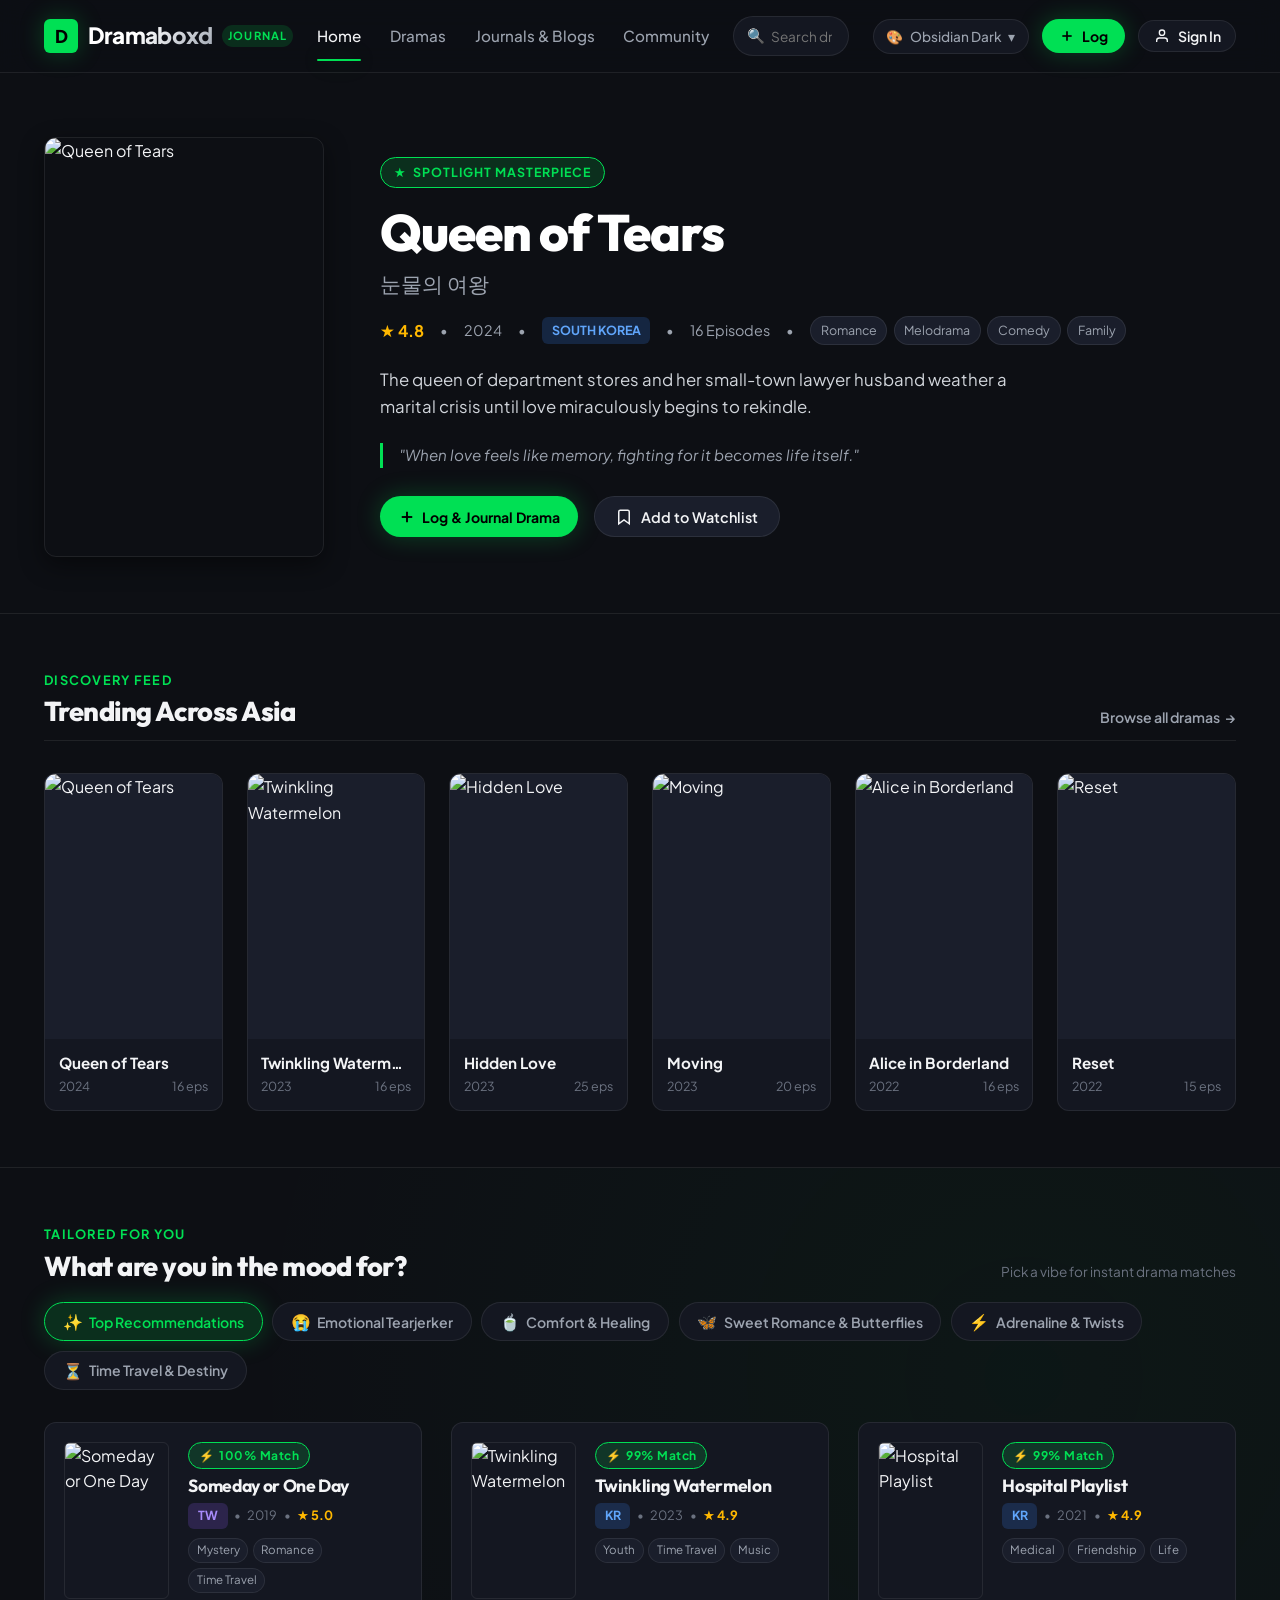
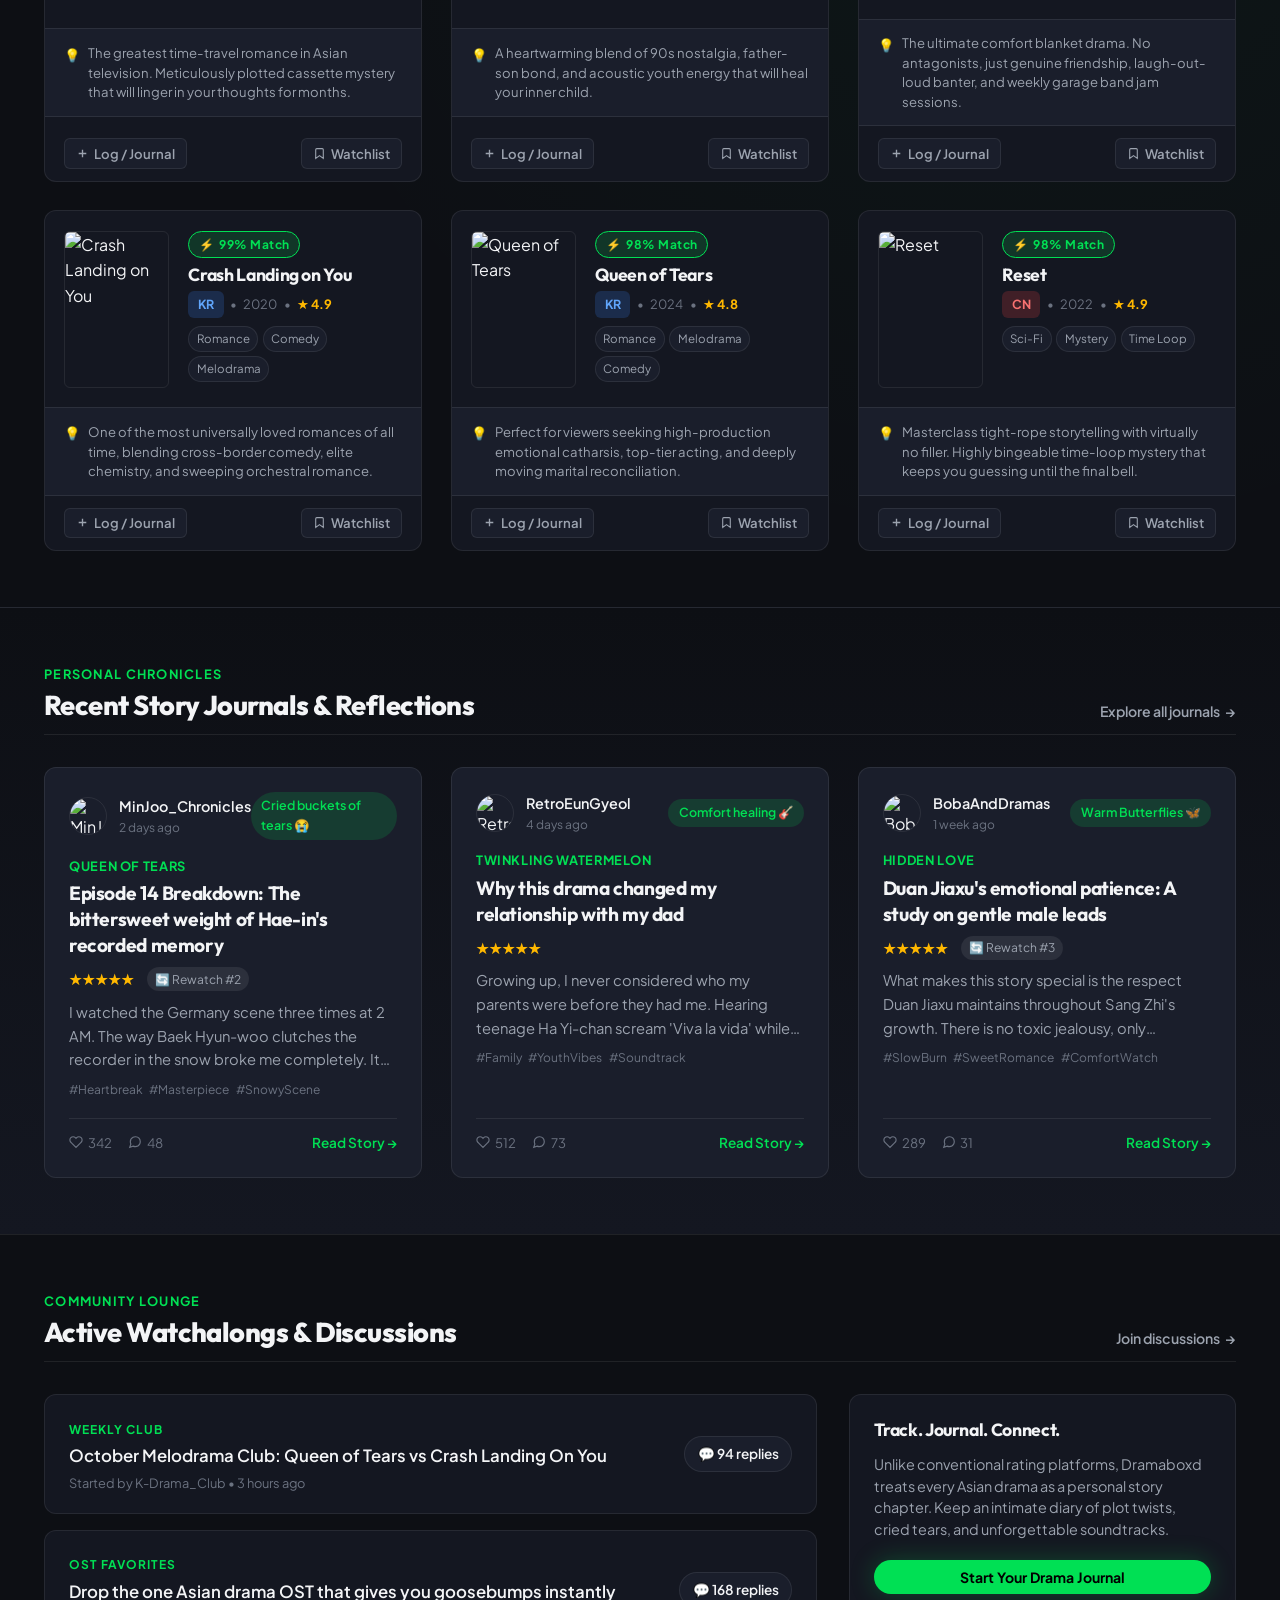
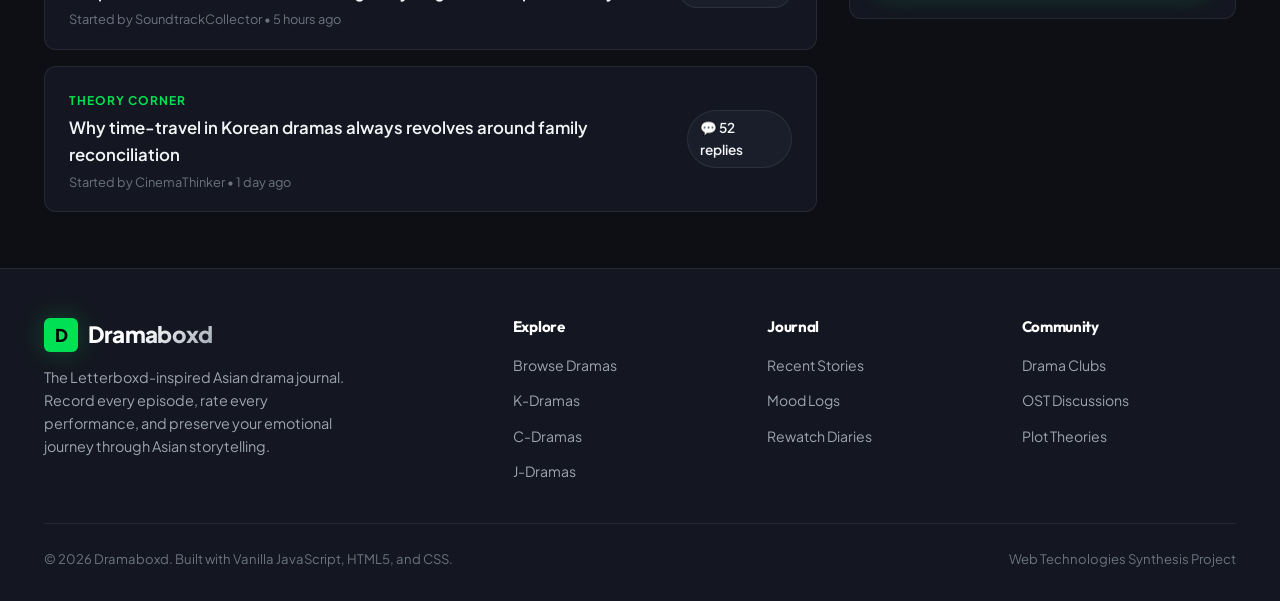
==== commit d2b21f74: "feat(index): add vibe matcher recommendations section and api.js script" ====
--- a/index.html
+++ b/index.html
@@ -108,7 +108,51 @@
             </div>
         </section>
 
-        <!-- 3. Story Journals & Blogs Section (Personal Reflections) -->
+        <!-- 3. Curated Drama Recommendations & Vibe Matcher -->
+        <section class="recommendations-section" id="recommendationsSection" aria-label="Drama Recommendations">
+            <div class="container">
+                <div class="rec-header-row">
+                    <div class="section-header" style="margin-bottom: 0; border-bottom: none; padding-bottom: 0;">
+                        <div class="section-title-wrap">
+                            <span class="section-subtitle">Tailored For You</span>
+                            <h2 class="section-title">What are you in the mood for?</h2>
+                        </div>
+                        <span style="font-size: 0.85rem; color: var(--text-muted);">Pick a vibe for instant drama matches</span>
+                    </div>
+
+                    <!-- Interactive Vibe Selector Bar -->
+                    <div class="vibe-filter-bar" id="vibeFilterBar" role="tablist">
+                        <button class="vibe-chip active" data-vibe="all">
+                            <span class="vibe-icon">✨</span> Top Recommendations
+                        </button>
+                        <button class="vibe-chip" data-vibe="tearjerker">
+                            <span class="vibe-icon">😭</span> Emotional Tearjerker
+                        </button>
+                        <button class="vibe-chip" data-vibe="healing">
+                            <span class="vibe-icon">🍵</span> Comfort & Healing
+                        </button>
+                        <button class="vibe-chip" data-vibe="butterflies">
+                            <span class="vibe-icon">🦋</span> Sweet Romance & Butterflies
+                        </button>
+                        <button class="vibe-chip" data-vibe="adrenaline">
+                            <span class="vibe-icon">⚡</span> Adrenaline & Twists
+                        </button>
+                        <button class="vibe-chip" data-vibe="timeloop">
+                            <span class="vibe-icon">⏳</span> Time Travel & Destiny
+                        </button>
+                    </div>
+                </div>
+
+                <!-- Recommendations Grid (Loaded via AJAX) -->
+                <div class="recommendations-grid" id="recommendationsGrid">
+                    <div style="grid-column: 1/-1; text-align: center; color: var(--text-muted); padding: 2rem 0;">
+                        Finding your personalized drama matches...
+                    </div>
+                </div>
+            </div>
+        </section>
+
+        <!-- 4. Story Journals & Blogs Section (Personal Reflections) -->
         <section class="journals-section" id="storyJournalsSection">
             <div class="container">
                 <div class="section-header">
@@ -356,13 +400,14 @@
                 </div>
             </div>
             <div class="footer-bottom">
-                <div>&copy; 2026 Dramaboxd. Built with Vanilla JS, HTML, PHP, and CSS.</div>
+                <div>&copy; 2026 Dramaboxd. Built with Vanilla JavaScript, HTML5, and CSS.</div>
                 <div>Web Technologies Synthesis Project</div>
             </div>
         </div>
     </footer>
 
     <!-- Core Scripts -->
+    <script src="assets/js/api.js"></script>
     <script src="assets/js/app.js"></script>
     <script src="assets/js/home.js"></script>
 </body>
--- a/assets/css/style.css
+++ b/assets/css/style.css
@@ -812,6 +812,200 @@
     display: flex;
     justify-content: space-between;
     align-items: center;
+}
+
+/* --- Recommendations & Vibe Matcher Section --- */
+.recommendations-section {
+    padding: 3.5rem 0;
+    border-top: 1px solid var(--border-subtle);
+    background: radial-gradient(circle at 80% 20%, rgba(0, 224, 84, 0.04) 0%, transparent 60%);
+}
+
+.rec-header-row {
+    display: flex;
+    flex-direction: column;
+    gap: 1.2rem;
+    margin-bottom: 2rem;
+}
+
+.vibe-filter-bar {
+    display: flex;
+    flex-wrap: wrap;
+    gap: 0.6rem;
+    align-items: center;
+}
+
+.vibe-chip {
+    display: inline-flex;
+    align-items: center;
+    gap: 0.4rem;
+    padding: 0.5rem 1.1rem;
+    background: var(--bg-surface);
+    border: 1px solid var(--border-subtle);
+    border-radius: var(--radius-full);
+    color: var(--text-secondary);
+    font-size: 0.88rem;
+    font-weight: 600;
+    cursor: pointer;
+    transition: var(--transition);
+}
+
+.vibe-chip:hover {
+    background: var(--bg-surface-elevated);
+    border-color: var(--border-focus);
+    color: var(--text-primary);
+    transform: translateY(-2px);
+}
+
+.vibe-chip.active {
+    background: var(--accent-light);
+    border-color: var(--accent);
+    color: var(--accent);
+    box-shadow: var(--glow);
+}
+
+.vibe-chip .vibe-icon {
+    font-size: 1rem;
+}
+
+.recommendations-grid {
+    display: grid;
+    grid-template-columns: repeat(auto-fill, minmax(320px, 1fr));
+    gap: 1.8rem;
+}
+
+.rec-card {
+    background: var(--bg-surface);
+    border: 1px solid var(--border-subtle);
+    border-radius: var(--radius-md);
+    overflow: hidden;
+    display: flex;
+    flex-direction: column;
+    justify-content: space-between;
+    transition: var(--transition);
+    position: relative;
+}
+
+.rec-card:hover {
+    border-color: var(--border-focus);
+    transform: translateY(-4px);
+    box-shadow: var(--shadow-card);
+}
+
+.rec-card-body {
+    display: grid;
+    grid-template-columns: 105px 1fr;
+    gap: 1.2rem;
+    padding: 1.2rem;
+}
+
+.rec-poster-box {
+    position: relative;
+    border-radius: var(--radius-sm);
+    overflow: hidden;
+    aspect-ratio: 2 / 3;
+    border: 1px solid var(--border-subtle);
+}
+
+.rec-poster-img {
+    width: 100%;
+    height: 100%;
+    object-fit: cover;
+}
+
+.rec-info {
+    display: flex;
+    flex-direction: column;
+    gap: 0.35rem;
+}
+
+.rec-match-badge {
+    display: inline-flex;
+    align-items: center;
+    gap: 0.3rem;
+    align-self: flex-start;
+    padding: 0.2rem 0.6rem;
+    border-radius: var(--radius-full);
+    background: rgba(0, 224, 84, 0.15);
+    color: var(--accent);
+    font-size: 0.75rem;
+    font-weight: 700;
+    letter-spacing: 0.04em;
+    border: 1px solid var(--accent);
+}
+
+.rec-title {
+    font-size: 1.1rem;
+    font-weight: 700;
+    line-height: 1.25;
+}
+
+.rec-meta {
+    font-size: 0.8rem;
+    color: var(--text-muted);
+    display: flex;
+    align-items: center;
+    gap: 0.4rem;
+}
+
+.rec-genres {
+    display: flex;
+    flex-wrap: wrap;
+    gap: 0.3rem;
+    margin-top: 0.2rem;
+}
+
+.rec-genre-pill {
+    font-size: 0.72rem;
+    padding: 0.15rem 0.45rem;
+    background: var(--bg-surface-elevated);
+    border: 1px solid var(--border-subtle);
+    border-radius: var(--radius-full);
+    color: var(--text-secondary);
+}
+
+.rec-reason-box {
+    padding: 0.85rem 1.2rem;
+    background: var(--bg-surface-elevated);
+    border-top: 1px solid var(--border-subtle);
+    border-bottom: 1px solid var(--border-subtle);
+    font-size: 0.82rem;
+    color: var(--text-secondary);
+    line-height: 1.5;
+    display: flex;
+    gap: 0.5rem;
+    align-items: flex-start;
+}
+
+.rec-reason-icon {
+    color: var(--accent);
+    flex-shrink: 0;
+    margin-top: 0.1rem;
+}
+
+.rec-card-footer {
+    display: flex;
+    align-items: center;
+    justify-content: space-between;
+    padding: 0.75rem 1.2rem;
+}
+
+.rec-action-btn {
+    font-size: 0.82rem;
+    font-weight: 600;
+    color: var(--text-secondary);
+    display: inline-flex;
+    align-items: center;
+    gap: 0.3rem;
+    padding: 0.35rem 0.7rem;
+    border-radius: var(--radius-sm);
+    background: var(--bg-surface-elevated);
+    border: 1px solid var(--border-subtle);
+}
+
+.rec-action-btn:hover {
+    color: var(--accent);
+    border-color: var(--accent);
 }
 
 /* --- Story Journals & Blog Logs Section --- */
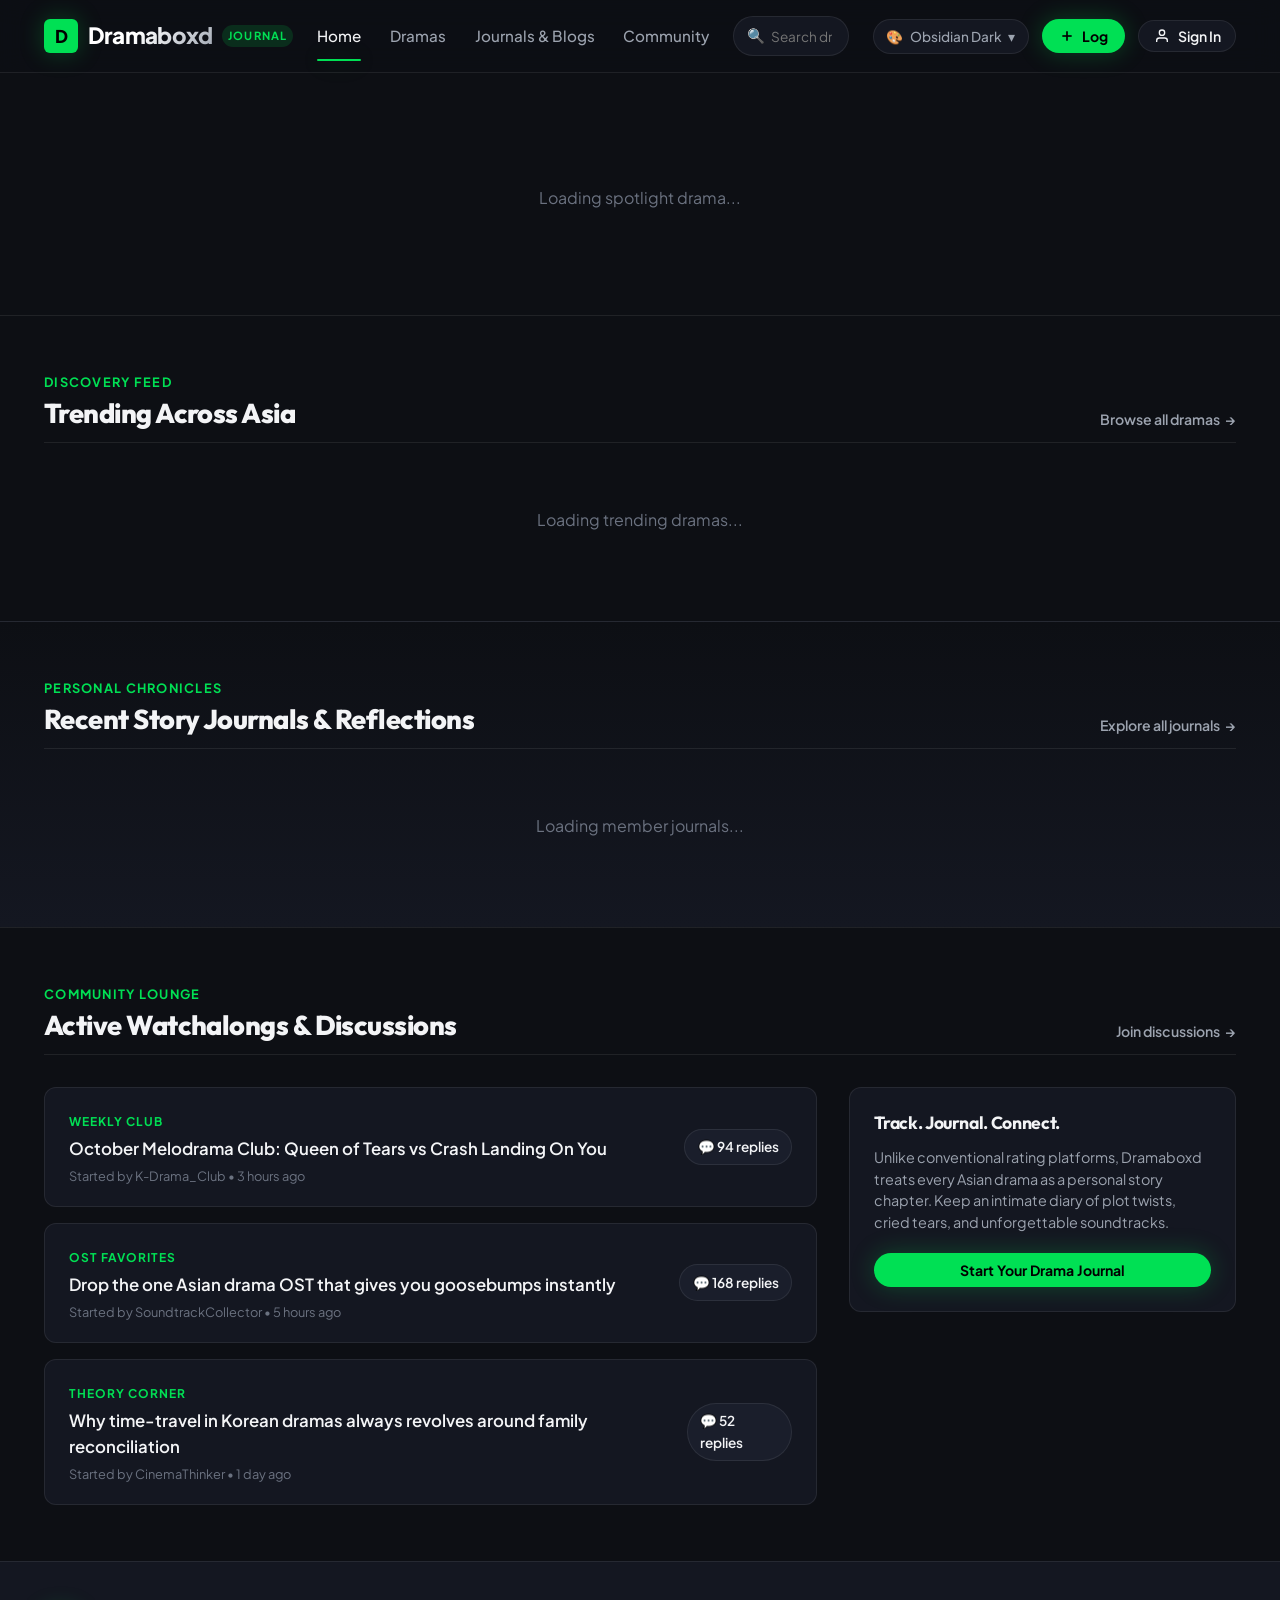
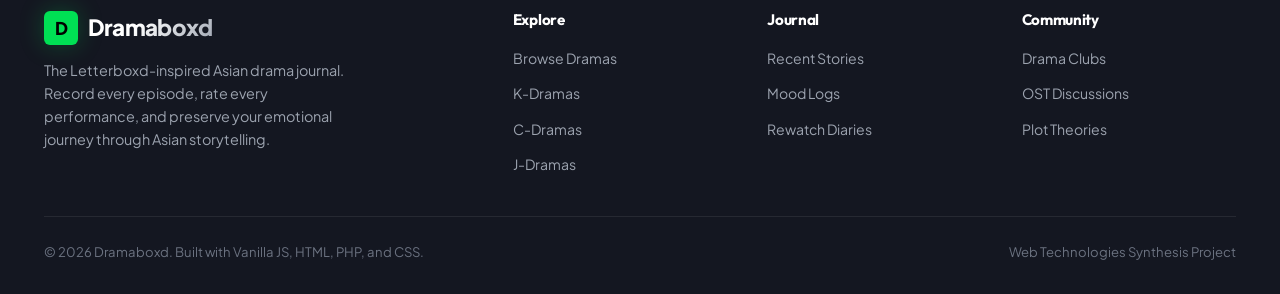
==== commit 607840b4: "refactor: remove recommendations section and update README with author and project details" ====
--- a/index.html
+++ b/index.html
@@ -1,16 +1,20 @@
 <!DOCTYPE html>
 <html lang="en" data-theme="obsidian">
+
 <head>
     <meta charset="UTF-8">
     <meta name="viewport" content="width=device-width, initial-scale=1.0">
     <title>Dramaboxd — Asian Drama Journal, Ratings & Community</title>
-    <meta name="description" content="A Letterboxd-inspired Asian drama blogging, journalling, and community platform. Track watched K-dramas, C-dramas, J-dramas, log episode reflections, and share reviews.">
-    <meta name="keywords" content="Asian drama, K-drama, C-drama, J-drama, drama journal, drama ratings, Letterboxd for drama">
+    <meta name="description"
+        content="A Letterboxd-inspired Asian drama blogging, journalling, and community platform. Track watched K-dramas, C-dramas, J-dramas, log episode reflections, and share reviews.">
+    <meta name="keywords"
+        content="Asian drama, K-drama, C-drama, J-drama, drama journal, drama ratings, Letterboxd for drama">
     <link rel="stylesheet" href="assets/css/style.css">
 </head>
+
 <body>
 
-    <!-- Site Header & Navigation -->
+    <!-- Header & Navigation -->
     <header class="site-header" id="siteHeader">
         <div class="container header-inner">
             <!-- Brand Logo -->
@@ -62,13 +66,20 @@
 
                 <!-- Primary CTA: Quick Log (+ Log) -->
                 <button class="btn-log" id="btnQuickLogOpen" onclick="App.openQuickLog(1, 'Queen of Tears')">
-                    <svg width="16" height="16" viewBox="0 0 24 24" fill="none" stroke="currentColor" stroke-width="2.5"><line x1="12" y1="5" x2="12" y2="19"></line><line x1="5" y1="12" x2="19" y2="12"></line></svg>
+                    <svg width="16" height="16" viewBox="0 0 24 24" fill="none" stroke="currentColor"
+                        stroke-width="2.5">
+                        <line x1="12" y1="5" x2="12" y2="19"></line>
+                        <line x1="5" y1="12" x2="19" y2="12"></line>
+                    </svg>
                     <span>Log</span>
                 </button>
 
                 <!-- Auth / User Profile Pill -->
                 <button class="auth-pill" id="userAuthPill">
-                    <svg width="16" height="16" viewBox="0 0 24 24" fill="none" stroke="currentColor" stroke-width="2"><path d="M20 21v-2a4 4 0 0 0-4-4H8a4 4 0 0 0-4 4v2"></path><circle cx="12" cy="7" r="4"></circle></svg>
+                    <svg width="16" height="16" viewBox="0 0 24 24" fill="none" stroke="currentColor" stroke-width="2">
+                        <path d="M20 21v-2a4 4 0 0 0-4-4H8a4 4 0 0 0-4 4v2"></path>
+                        <circle cx="12" cy="7" r="4"></circle>
+                    </svg>
                     <span>Sign In</span>
                 </button>
             </div>
@@ -108,51 +119,7 @@
             </div>
         </section>
 
-        <!-- 3. Curated Drama Recommendations & Vibe Matcher -->
-        <section class="recommendations-section" id="recommendationsSection" aria-label="Drama Recommendations">
-            <div class="container">
-                <div class="rec-header-row">
-                    <div class="section-header" style="margin-bottom: 0; border-bottom: none; padding-bottom: 0;">
-                        <div class="section-title-wrap">
-                            <span class="section-subtitle">Tailored For You</span>
-                            <h2 class="section-title">What are you in the mood for?</h2>
-                        </div>
-                        <span style="font-size: 0.85rem; color: var(--text-muted);">Pick a vibe for instant drama matches</span>
-                    </div>
-
-                    <!-- Interactive Vibe Selector Bar -->
-                    <div class="vibe-filter-bar" id="vibeFilterBar" role="tablist">
-                        <button class="vibe-chip active" data-vibe="all">
-                            <span class="vibe-icon">✨</span> Top Recommendations
-                        </button>
-                        <button class="vibe-chip" data-vibe="tearjerker">
-                            <span class="vibe-icon">😭</span> Emotional Tearjerker
-                        </button>
-                        <button class="vibe-chip" data-vibe="healing">
-                            <span class="vibe-icon">🍵</span> Comfort & Healing
-                        </button>
-                        <button class="vibe-chip" data-vibe="butterflies">
-                            <span class="vibe-icon">🦋</span> Sweet Romance & Butterflies
-                        </button>
-                        <button class="vibe-chip" data-vibe="adrenaline">
-                            <span class="vibe-icon">⚡</span> Adrenaline & Twists
-                        </button>
-                        <button class="vibe-chip" data-vibe="timeloop">
-                            <span class="vibe-icon">⏳</span> Time Travel & Destiny
-                        </button>
-                    </div>
-                </div>
-
-                <!-- Recommendations Grid (Loaded via AJAX) -->
-                <div class="recommendations-grid" id="recommendationsGrid">
-                    <div style="grid-column: 1/-1; text-align: center; color: var(--text-muted); padding: 2rem 0;">
-                        Finding your personalized drama matches...
-                    </div>
-                </div>
-            </div>
-        </section>
-
-        <!-- 4. Story Journals & Blogs Section (Personal Reflections) -->
+        <!-- 3. Story Journals & Blogs Section (Personal Reflections) -->
         <section class="journals-section" id="storyJournalsSection">
             <div class="container">
                 <div class="section-header">
@@ -193,7 +160,8 @@
                         <div class="thread-item">
                             <div>
                                 <span class="thread-cat">Weekly Club</span>
-                                <div class="thread-title">October Melodrama Club: Queen of Tears vs Crash Landing On You</div>
+                                <div class="thread-title">October Melodrama Club: Queen of Tears vs Crash Landing On You
+                                </div>
                                 <div class="thread-meta">Started by K-Drama_Club • 3 hours ago</div>
                             </div>
                             <div class="thread-replies-badge">
@@ -204,7 +172,8 @@
                         <div class="thread-item">
                             <div>
                                 <span class="thread-cat">OST Favorites</span>
-                                <div class="thread-title">Drop the one Asian drama OST that gives you goosebumps instantly</div>
+                                <div class="thread-title">Drop the one Asian drama OST that gives you goosebumps
+                                    instantly</div>
                                 <div class="thread-meta">Started by SoundtrackCollector • 5 hours ago</div>
                             </div>
                             <div class="thread-replies-badge">
@@ -215,7 +184,8 @@
                         <div class="thread-item">
                             <div>
                                 <span class="thread-cat">Theory Corner</span>
-                                <div class="thread-title">Why time-travel in Korean dramas always revolves around family reconciliation</div>
+                                <div class="thread-title">Why time-travel in Korean dramas always revolves around family
+                                    reconciliation</div>
                                 <div class="thread-meta">Started by CinemaThinker • 1 day ago</div>
                             </div>
                             <div class="thread-replies-badge">
@@ -229,9 +199,12 @@
                         <div class="sidebar-box">
                             <h3 class="sidebar-title">Track. Journal. Connect.</h3>
                             <p class="sidebar-text">
-                                Unlike conventional rating platforms, Dramaboxd treats every Asian drama as a personal story chapter. Keep an intimate diary of plot twists, cried tears, and unforgettable soundtracks.
+                                Unlike conventional rating platforms, Dramaboxd treats every Asian drama as a personal
+                                story chapter. Keep an intimate diary of plot twists, cried tears, and unforgettable
+                                soundtracks.
                             </p>
-                            <button class="btn-log" style="width: 100%; justify-content: center;" onclick="App.openQuickLog(1, 'Queen of Tears')">
+                            <button class="btn-log" style="width: 100%; justify-content: center;"
+                                onclick="App.openQuickLog(1, 'Queen of Tears')">
                                 Start Your Drama Journal
                             </button>
                         </div>
@@ -289,15 +262,19 @@
 
                 <div class="form-group">
                     <label class="form-label" for="logTitle">Reflection / Journal Headline</label>
-                    <input type="text" id="logTitle" placeholder="e.g. Episode 12 had me staring at the ceiling at 3 AM" required>
+                    <input type="text" id="logTitle" placeholder="e.g. Episode 12 had me staring at the ceiling at 3 AM"
+                        required>
                 </div>
 
                 <div class="form-group">
                     <label class="form-label" for="logReflection">Personal Diary Entry / Thoughts</label>
-                    <textarea id="logReflection" rows="4" placeholder="Write your unfiltered thoughts on the plot, characters, emotional moments, or acting..." required></textarea>
-                </div>
-
-                <button type="submit" class="btn-log" style="width: 100%; justify-content: center; padding: 0.75rem 1rem; font-size: 1rem;">
+                    <textarea id="logReflection" rows="4"
+                        placeholder="Write your unfiltered thoughts on the plot, characters, emotional moments, or acting..."
+                        required></textarea>
+                </div>
+
+                <button type="submit" class="btn-log"
+                    style="width: 100%; justify-content: center; padding: 0.75rem 1rem; font-size: 1rem;">
                     Save to Drama Diary 📖
                 </button>
             </form>
@@ -308,7 +285,7 @@
     <div class="modal-overlay" id="authModal" role="dialog" aria-modal="true" aria-labelledby="authModalTitle">
         <div class="modal-window">
             <button class="modal-close-btn" id="btnCloseAuthModal" aria-label="Close Modal">&times;</button>
-            
+
             <div class="modal-tabs">
                 <button class="modal-tab active" data-tab="signin">Sign In</button>
                 <button class="modal-tab" data-tab="register">Create Account</button>
@@ -329,7 +306,8 @@
                         <label class="form-label" for="loginPassword">Password</label>
                         <input type="password" id="loginPassword" placeholder="••••••••" required>
                     </div>
-                    <button type="submit" class="btn-log" style="width: 100%; justify-content: center; margin-top: 0.5rem;">
+                    <button type="submit" class="btn-log"
+                        style="width: 100%; justify-content: center; margin-top: 0.5rem;">
                         Sign In
                     </button>
                 </form>
@@ -354,7 +332,8 @@
                         <label class="form-label" for="regPassword">Password (6+ characters)</label>
                         <input type="password" id="regPassword" placeholder="••••••••" minlength="6" required>
                     </div>
-                    <button type="submit" class="btn-log" style="width: 100%; justify-content: center; margin-top: 0.5rem;">
+                    <button type="submit" class="btn-log"
+                        style="width: 100%; justify-content: center; margin-top: 0.5rem;">
                         Create Free Account
                     </button>
                 </form>
@@ -371,7 +350,8 @@
                         <span class="logo-icon">D</span>
                         <span class="brand-text">Dramaboxd</span>
                     </div>
-                    <p>The Letterboxd-inspired Asian drama journal. Record every episode, rate every performance, and preserve your emotional journey through Asian storytelling.</p>
+                    <p>The Letterboxd-inspired Asian drama journal. Record every episode, rate every performance, and
+                        preserve your emotional journey through Asian storytelling.</p>
                 </div>
                 <div class="footer-col">
                     <h4>Explore</h4>
@@ -400,15 +380,15 @@
                 </div>
             </div>
             <div class="footer-bottom">
-                <div>&copy; 2026 Dramaboxd. Built with Vanilla JavaScript, HTML5, and CSS.</div>
+                <div>&copy; 2026 Dramaboxd. Built with Vanilla JS, HTML, PHP, and CSS.</div>
                 <div>Web Technologies Synthesis Project</div>
             </div>
         </div>
     </footer>
 
     <!-- Core Scripts -->
-    <script src="assets/js/api.js"></script>
     <script src="assets/js/app.js"></script>
     <script src="assets/js/home.js"></script>
 </body>
-</html>
+
+</html>
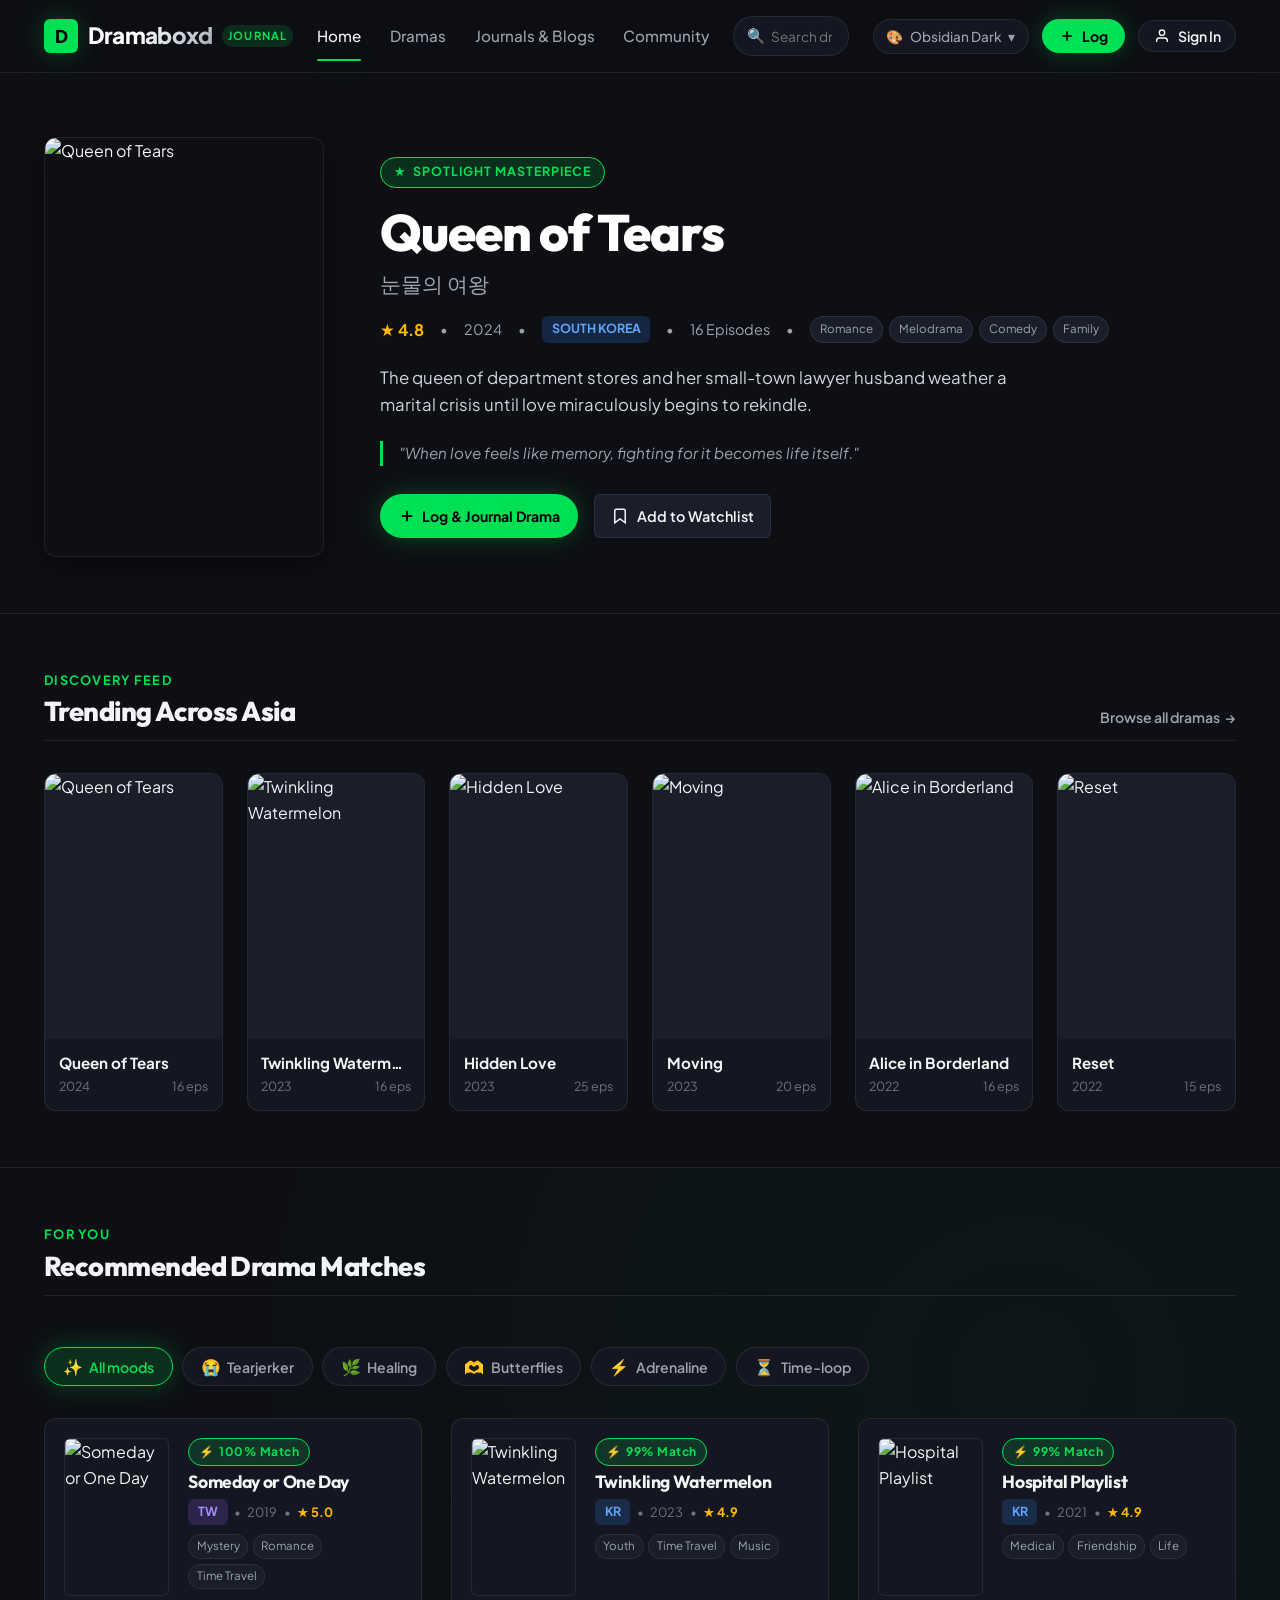
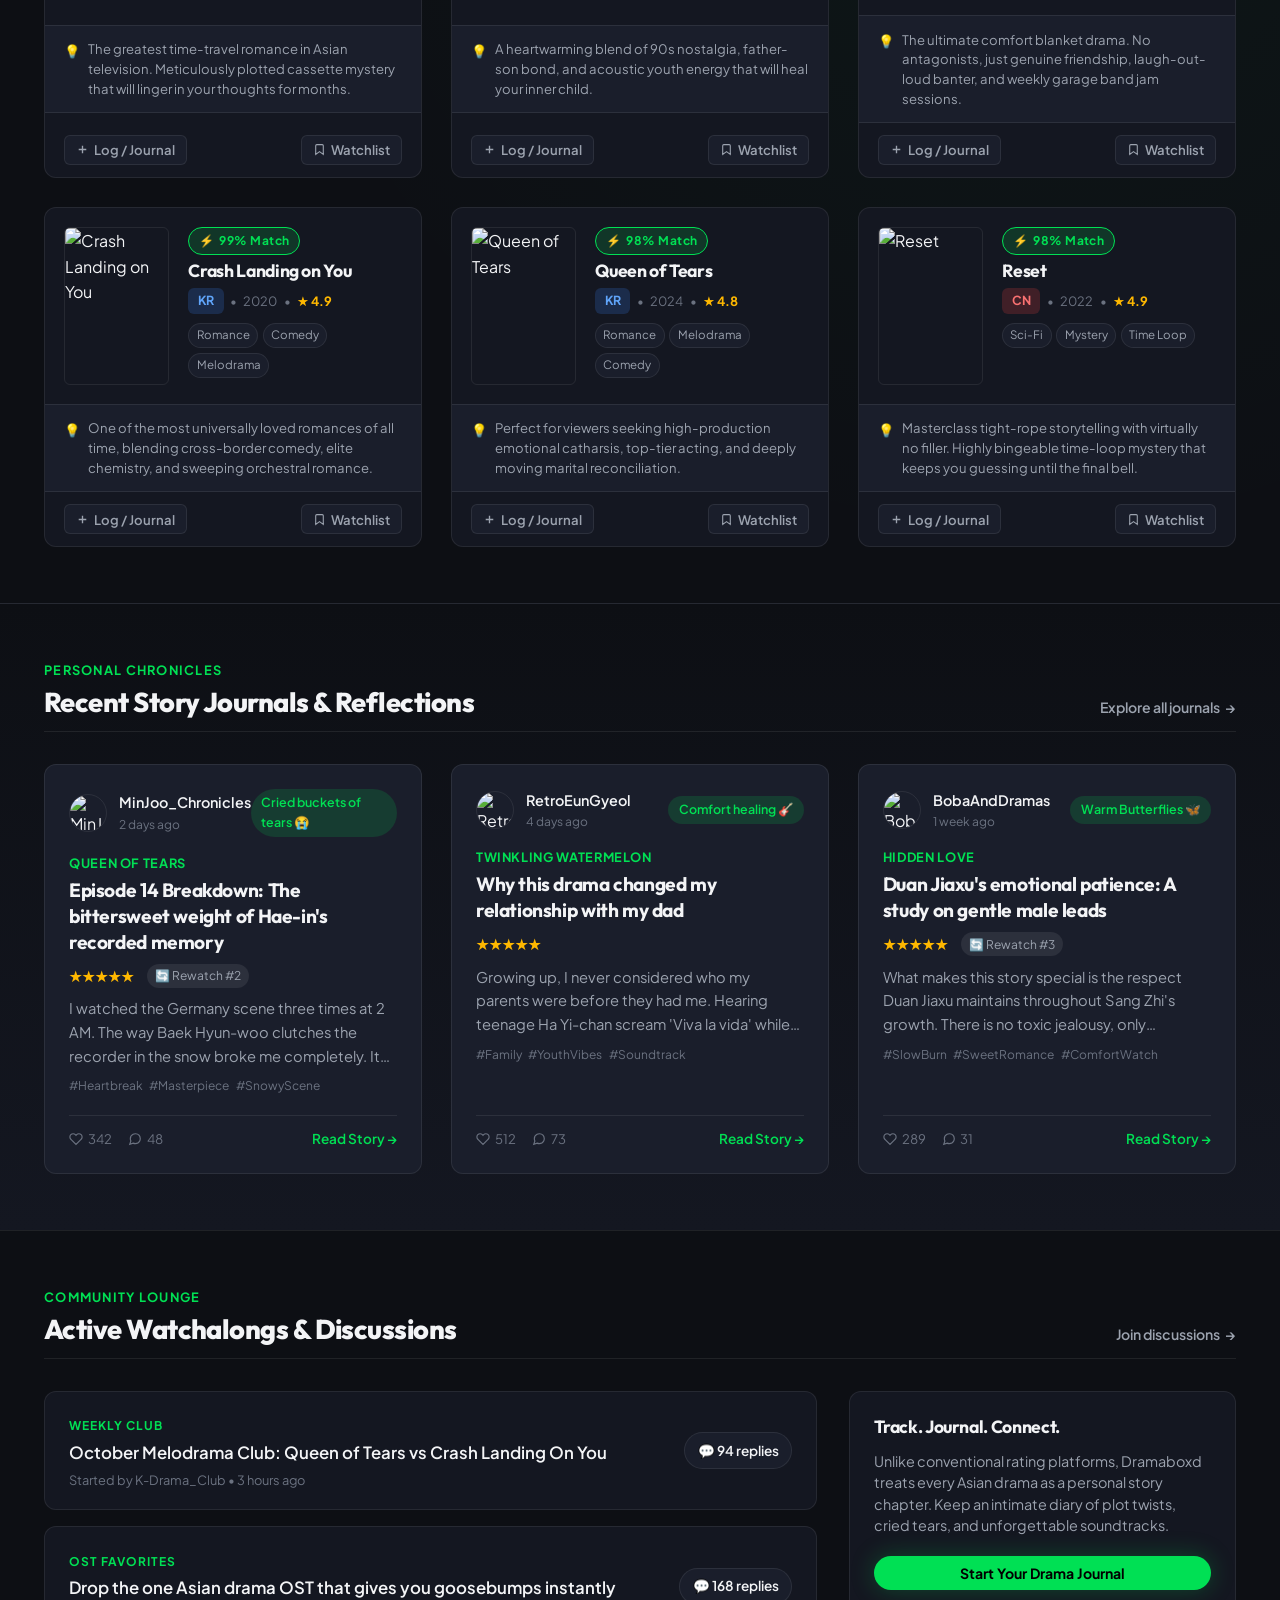
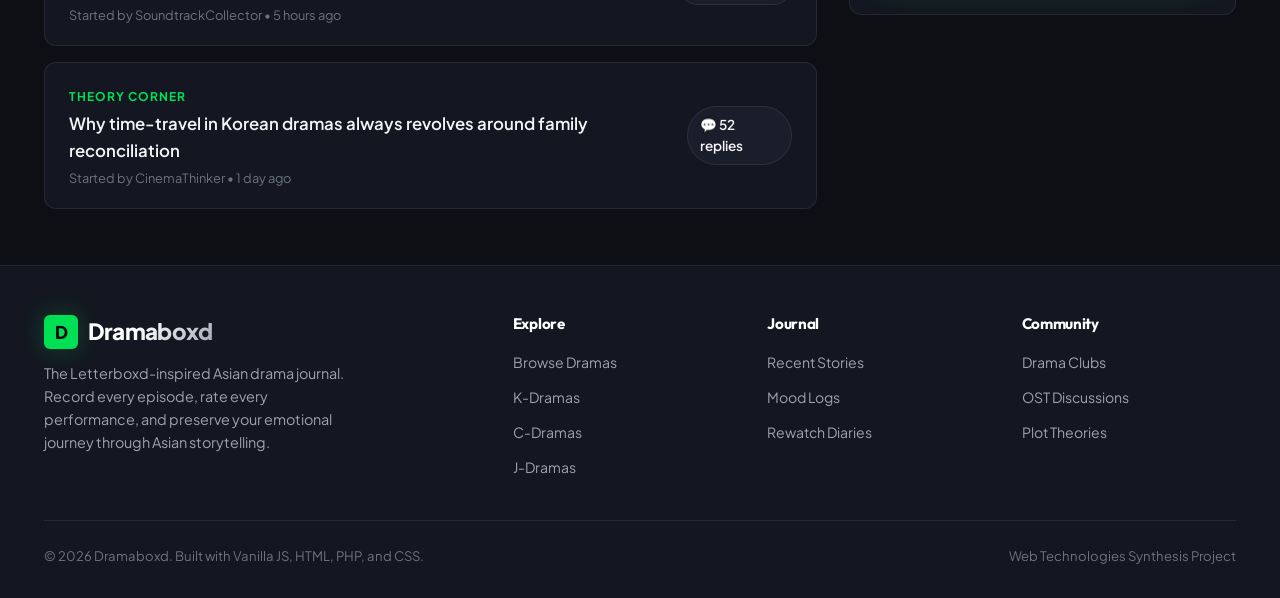
==== commit 947d895b: "feat(home): update homepage markup Co-authored-by: Copilot <223556219+Copilot@users.noreply.github.c" ====
--- a/index.html
+++ b/index.html
@@ -43,7 +43,7 @@
             <div class="header-actions" id="headerActionGroup">
                 <!-- Theme Switcher -->
                 <div class="theme-selector" id="themeSelectorContainer">
-                    <button class="theme-btn" id="themeToggleBtn" title="Switch Theme">
+                    <button class="theme-btn" id="themeToggleBtn" title="Switch Theme" data-tooltip="Switch the site theme">
                         <span>🎨</span>
                         <span id="currentThemeLabel">Obsidian Dark</span>
                         <span>▾</span>
@@ -65,7 +65,7 @@
                 </div>
 
                 <!-- Primary CTA: Quick Log (+ Log) -->
-                <button class="btn-log" id="btnQuickLogOpen" onclick="App.openQuickLog(1, 'Queen of Tears')">
+                <button class="btn-log" id="btnQuickLogOpen" data-tooltip="Open quick log" onclick="App.openQuickLog(1, 'Queen of Tears')">
                     <svg width="16" height="16" viewBox="0 0 24 24" fill="none" stroke="currentColor"
                         stroke-width="2.5">
                         <line x1="12" y1="5" x2="12" y2="19"></line>
@@ -75,7 +75,7 @@
                 </button>
 
                 <!-- Auth / User Profile Pill -->
-                <button class="auth-pill" id="userAuthPill">
+                <button class="auth-pill" id="userAuthPill" data-tooltip="Sign in or view your profile">
                     <svg width="16" height="16" viewBox="0 0 24 24" fill="none" stroke="currentColor" stroke-width="2">
                         <path d="M20 21v-2a4 4 0 0 0-4-4H8a4 4 0 0 0-4 4v2"></path>
                         <circle cx="12" cy="7" r="4"></circle>
@@ -119,7 +119,36 @@
             </div>
         </section>
 
-        <!-- 3. Story Journals & Blogs Section (Personal Reflections) -->
+        <!-- 3. Recommendations & Vibe Matcher -->
+        <section class="recommendations-section" id="recommendationsSection">
+            <div class="container">
+                <div class="rec-header-row">
+                    <div class="section-header">
+                        <div class="section-title-wrap">
+                            <span class="section-subtitle">For You</span>
+                            <h2 class="section-title">Recommended Drama Matches</h2>
+                        </div>
+                    </div>
+
+                    <div class="vibe-filter-bar" id="vibeFilterBar" aria-label="Drama recommendation filters">
+                        <button class="vibe-chip active" data-vibe="all" type="button"><span class="vibe-icon">✨</span>All moods</button>
+                        <button class="vibe-chip" data-vibe="tearjerker" type="button"><span class="vibe-icon">😭</span>Tearjerker</button>
+                        <button class="vibe-chip" data-vibe="healing" type="button"><span class="vibe-icon">🌿</span>Healing</button>
+                        <button class="vibe-chip" data-vibe="butterflies" type="button"><span class="vibe-icon">🫶</span>Butterflies</button>
+                        <button class="vibe-chip" data-vibe="adrenaline" type="button"><span class="vibe-icon">⚡</span>Adrenaline</button>
+                        <button class="vibe-chip" data-vibe="timeloop" type="button"><span class="vibe-icon">⏳</span>Time-loop</button>
+                    </div>
+                </div>
+
+                <div class="recommendations-grid" id="recommendationsGrid">
+                    <div style="grid-column: 1/-1; text-align: center; color: var(--text-muted); padding: 2rem 0;">
+                        Finding your drama matches...
+                    </div>
+                </div>
+            </div>
+        </section>
+
+        <!-- 4. Story Journals & Blogs Section (Personal Reflections) -->
         <section class="journals-section" id="storyJournalsSection">
             <div class="container">
                 <div class="section-header">
--- a/assets/css/style.css
+++ b/assets/css/style.css
@@ -139,6 +139,49 @@
     transition: var(--transition);
 }
 
+[data-tooltip] {
+    position: relative;
+}
+
+[data-tooltip]:hover::after {
+    content: attr(data-tooltip);
+    position: absolute;
+    left: 50%;
+    bottom: calc(100% + 10px);
+    transform: translateX(-50%);
+    background: rgba(13, 15, 20, 0.96);
+    color: #ffffff;
+    border: 1px solid var(--border-subtle);
+    border-radius: var(--radius-sm);
+    padding: 0.5rem 0.7rem;
+    font-size: 0.72rem;
+    line-height: 1.3;
+    white-space: nowrap;
+    box-shadow: var(--shadow-popover);
+    z-index: 200;
+    pointer-events: none;
+}
+
+[data-tooltip]:focus-visible::after,
+[data-tooltip]:active::after {
+    content: attr(data-tooltip);
+    position: absolute;
+    left: 50%;
+    bottom: calc(100% + 10px);
+    transform: translateX(-50%);
+    background: rgba(13, 15, 20, 0.96);
+    color: #ffffff;
+    border: 1px solid var(--border-subtle);
+    border-radius: var(--radius-sm);
+    padding: 0.5rem 0.7rem;
+    font-size: 0.72rem;
+    line-height: 1.3;
+    white-space: nowrap;
+    box-shadow: var(--shadow-popover);
+    z-index: 200;
+    pointer-events: none;
+}
+
 input, textarea, select {
     font-family: inherit;
     font-size: 0.95rem;
@@ -1006,6 +1049,560 @@
 .rec-action-btn:hover {
     color: var(--accent);
     border-color: var(--accent);
+}
+
+/* --- Browse Dramas Page --- */
+.page-shell {
+    padding: 2rem 0 4rem;
+}
+
+.browse-hero {
+    padding: 3rem 0 2rem;
+    background: linear-gradient(180deg, rgba(0, 224, 84, 0.05), transparent 50%);
+    border-bottom: 1px solid var(--border-subtle);
+}
+
+.browse-hero-inner {
+    display: flex;
+    align-items: end;
+    justify-content: space-between;
+    gap: 2rem;
+}
+
+.browse-title {
+    font-size: clamp(2.6rem, 5vw, 4rem);
+    line-height: 1;
+    margin-top: 0.4rem;
+}
+
+.browse-subtitle {
+    max-width: 620px;
+    color: var(--text-secondary);
+    margin-top: 0.8rem;
+    font-size: 1.05rem;
+}
+
+.stats-row {
+    display: flex;
+    flex-wrap: wrap;
+    gap: 0.8rem;
+}
+
+.stat-pill {
+    background: var(--bg-surface);
+    border: 1px solid var(--border-subtle);
+    border-radius: var(--radius-md);
+    padding: 0.9rem 1.1rem;
+    min-width: 110px;
+    display: flex;
+    flex-direction: column;
+    gap: 0.2rem;
+    box-shadow: var(--shadow-card);
+}
+
+.stat-label {
+    font-size: 0.72rem;
+    text-transform: uppercase;
+    letter-spacing: 0.08em;
+    color: var(--text-muted);
+}
+
+.stat-pill strong {
+    font-size: 1.4rem;
+    font-family: var(--font-heading);
+}
+
+.browse-controls {
+    padding: 2rem 0 1rem;
+}
+
+.browse-layout {
+    display: grid;
+    grid-template-columns: minmax(0, 1.5fr) minmax(280px, 0.75fr);
+    gap: 1.5rem;
+    align-items: start;
+}
+
+.filters-panel,
+.platform-panel {
+    background: var(--bg-surface);
+    border: 1px solid var(--border-subtle);
+    border-radius: var(--radius-md);
+    padding: 1.3rem;
+    box-shadow: var(--shadow-card);
+}
+
+.search-and-toggle-row {
+    display: flex;
+    gap: 1rem;
+    align-items: center;
+}
+
+.search-box {
+    flex: 1;
+    display: flex;
+    align-items: center;
+    gap: 0.5rem;
+    background: var(--bg-surface-elevated);
+    border: 1px solid var(--border-subtle);
+    border-radius: var(--radius-sm);
+    padding: 0.8rem 1rem;
+    color: var(--text-secondary);
+}
+
+.search-box input {
+    flex: 1;
+    background: transparent;
+    border: none;
+    padding: 0;
+    color: var(--text-primary);
+}
+
+.search-box input:focus {
+    box-shadow: none;
+}
+
+.toggle-btn,
+.country-filter {
+    border: 1px solid var(--border-subtle);
+    background: var(--bg-surface-elevated);
+    color: var(--text-secondary);
+    border-radius: var(--radius-full);
+    padding: 0.65rem 1rem;
+    font-weight: 600;
+    transition: var(--transition);
+}
+
+.toggle-btn.active,
+.country-filter.active {
+    background: var(--accent-light);
+    color: var(--accent);
+    border-color: var(--accent);
+    box-shadow: var(--glow);
+}
+
+.filter-group {
+    margin-top: 1.2rem;
+}
+
+.filter-label {
+    display: block;
+    color: var(--text-muted);
+    font-size: 0.8rem;
+    text-transform: uppercase;
+    letter-spacing: 0.08em;
+    margin-bottom: 0.7rem;
+}
+
+.country-filters {
+    display: flex;
+    flex-wrap: wrap;
+    gap: 0.6rem;
+}
+
+.platform-panel .panel-head {
+    margin-bottom: 1rem;
+}
+
+.platform-panel h2 {
+    font-size: 1.4rem;
+    margin-top: 0.25rem;
+}
+
+.platform-list {
+    display: grid;
+    gap: 0.8rem;
+}
+
+.platform-card {
+    display: flex;
+    align-items: center;
+    gap: 0.8rem;
+    padding: 0.8rem 0.9rem;
+    background: var(--bg-surface-elevated);
+    border: 1px solid var(--border-subtle);
+    border-radius: var(--radius-sm);
+    color: var(--text-primary);
+}
+
+.platform-card:hover {
+    border-color: var(--border-focus);
+    transform: translateY(-2px);
+}
+
+.platform-card strong,
+.platform-card small {
+    display: block;
+}
+
+.platform-card small {
+    color: var(--text-muted);
+    margin-top: 0.15rem;
+}
+
+.platform-badge {
+    width: 36px;
+    height: 36px;
+    border-radius: 12px;
+    display: flex;
+    align-items: center;
+    justify-content: center;
+    font-weight: 800;
+    color: white;
+}
+
+.platform-badge.netflix { background: linear-gradient(135deg, #e50914, #b20710); }
+.platform-badge.disney { background: linear-gradient(135deg, #0f172a, #3b82f6); }
+.platform-badge.iqiyi { background: linear-gradient(135deg, #a855f7, #7c3aed); }
+.platform-badge.youtube { background: linear-gradient(135deg, #ef4444, #f97316); }
+
+.drama-results-section {
+    padding-top: 2rem;
+}
+
+.results-header {
+    display: flex;
+    align-items: center;
+    justify-content: space-between;
+    gap: 1rem;
+    margin-bottom: 1.2rem;
+}
+
+.result-summary {
+    color: var(--text-muted);
+    font-size: 0.9rem;
+}
+
+.drama-results-grid {
+    display: grid;
+    grid-template-columns: repeat(auto-fit, minmax(280px, 1fr));
+    gap: 1.5rem;
+}
+
+.drama-card-full {
+    display: flex;
+    flex-direction: column;
+    background: var(--bg-surface);
+    border: 1px solid var(--border-subtle);
+    border-radius: var(--radius-md);
+    overflow: hidden;
+    transition: var(--transition);
+}
+
+.drama-card-full:hover {
+    transform: translateY(-4px);
+    box-shadow: var(--shadow-card);
+    border-color: var(--border-focus);
+}
+
+.drama-card-poster-wrap {
+    position: relative;
+    aspect-ratio: 16 / 11;
+    overflow: hidden;
+    background: var(--bg-surface-elevated);
+}
+
+.drama-card-poster-wrap img {
+    width: 100%;
+    height: 100%;
+    object-fit: cover;
+}
+
+.card-floating-badges {
+    position: absolute;
+    top: 0.8rem;
+    left: 0.8rem;
+    right: 0.8rem;
+    display: flex;
+    align-items: center;
+    justify-content: space-between;
+    gap: 0.5rem;
+}
+
+.rating-pill {
+    display: inline-flex;
+    align-items: center;
+    padding: 0.3rem 0.6rem;
+    background: rgba(0, 0, 0, 0.6);
+    color: var(--rating-star);
+    border-radius: var(--radius-full);
+    font-size: 0.75rem;
+    font-weight: 700;
+}
+
+.drama-card-content {
+    padding: 1.2rem;
+    display: flex;
+    flex-direction: column;
+    gap: 0.8rem;
+}
+
+.drama-card-header {
+    display: flex;
+    justify-content: space-between;
+    gap: 0.75rem;
+    align-items: start;
+}
+
+.drama-card-header h3 {
+    font-size: 1.25rem;
+    line-height: 1.3;
+}
+
+.drama-submeta {
+    font-size: 0.8rem;
+    color: var(--text-muted);
+    margin-top: 0.25rem;
+}
+
+.trending-pill {
+    align-self: flex-start;
+    padding: 0.25rem 0.6rem;
+    border-radius: var(--radius-full);
+    background: var(--accent-light);
+    color: var(--accent);
+    font-size: 0.7rem;
+    font-weight: 700;
+    letter-spacing: 0.04em;
+    text-transform: uppercase;
+}
+
+.drama-card-synopsis {
+    color: var(--text-secondary);
+    line-height: 1.6;
+    font-size: 0.92rem;
+}
+
+.genre-row {
+    display: flex;
+    flex-wrap: wrap;
+    gap: 0.45rem;
+}
+
+.genre-tag {
+    background: var(--bg-surface-elevated);
+    border: 1px solid var(--border-subtle);
+    color: var(--text-secondary);
+    border-radius: var(--radius-full);
+    font-size: 0.72rem;
+    padding: 0.2rem 0.55rem;
+}
+
+.watch-links-row {
+    display: flex;
+    flex-wrap: wrap;
+    align-items: center;
+    gap: 0.5rem;
+}
+
+.watch-label {
+    font-size: 0.74rem;
+    color: var(--text-muted);
+    text-transform: uppercase;
+    letter-spacing: 0.08em;
+}
+
+.watch-link {
+    display: inline-flex;
+    align-items: center;
+    padding: 0.3rem 0.6rem;
+    border-radius: var(--radius-full);
+    background: var(--bg-surface-elevated);
+    border: 1px solid var(--border-subtle);
+    font-size: 0.75rem;
+    color: var(--text-primary);
+}
+
+.watch-link:hover {
+    border-color: var(--accent);
+    color: var(--accent);
+}
+
+.drama-card-actions {
+    display: flex;
+    gap: 0.7rem;
+    margin-top: auto;
+}
+
+.more-actions {
+    display: flex;
+    justify-content: center;
+    margin-top: 2rem;
+}
+
+.hidden {
+    display: none !important;
+}
+
+.empty-state {
+    grid-column: 1 / -1;
+    background: var(--bg-surface);
+    border: 1px solid var(--border-subtle);
+    border-radius: var(--radius-md);
+    padding: 2rem;
+    text-align: center;
+    color: var(--text-secondary);
+}
+
+.empty-state h3 {
+    margin-bottom: 0.5rem;
+}
+
+@media (max-width: 980px) {
+    .browse-hero-inner,
+    .browse-layout {
+        grid-template-columns: 1fr;
+        display: grid;
+    }
+
+    .browse-hero-inner {
+        align-items: start;
+    }
+
+    .search-and-toggle-row {
+        flex-direction: column;
+        align-items: stretch;
+    }
+}
+
+@media (max-width: 700px) {
+    .main-nav {
+        display: none;
+    }
+
+    .header-inner {
+        flex-wrap: wrap;
+        height: auto;
+        padding: 0.8rem 0;
+    }
+
+    .header-search {
+        order: 3;
+        width: 100%;
+    }
+
+    .results-header {
+        flex-direction: column;
+        align-items: flex-start;
+    }
+}
+
+/* --- Drama Detail Page --- */
+.drama-detail-container {
+    padding: 2.5rem 0 4rem;
+}
+
+.detail-hero {
+    display: grid;
+    grid-template-columns: minmax(220px, 300px) minmax(0, 1fr);
+    gap: 2rem;
+    background: var(--bg-surface);
+    border: 1px solid var(--border-subtle);
+    border-radius: var(--radius-lg);
+    padding: 1.5rem;
+    box-shadow: var(--shadow-card);
+}
+
+.detail-poster-wrap {
+    aspect-ratio: 2 / 3;
+    border-radius: var(--radius-md);
+    overflow: hidden;
+    border: 1px solid var(--border-subtle);
+}
+
+.detail-poster-wrap img {
+    width: 100%;
+    height: 100%;
+    object-fit: cover;
+}
+
+.detail-copy {
+    display: flex;
+    flex-direction: column;
+    gap: 1rem;
+}
+
+.detail-copy h1 {
+    font-size: clamp(2.2rem, 4vw, 3.4rem);
+    line-height: 1.05;
+}
+
+.detail-native {
+    font-size: 1.15rem;
+    color: var(--text-secondary);
+    letter-spacing: 0.02em;
+}
+
+.detail-meta-line {
+    display: flex;
+    flex-wrap: wrap;
+    gap: 0.8rem;
+    align-items: center;
+    color: var(--text-secondary);
+    font-size: 0.9rem;
+}
+
+.detail-synopsis {
+    color: var(--text-secondary);
+    font-size: 1rem;
+    line-height: 1.7;
+}
+
+.detail-actions {
+    display: flex;
+    flex-wrap: wrap;
+    gap: 0.8rem;
+    margin-top: 0.5rem;
+}
+
+.btn-secondary {
+    display: inline-flex;
+    align-items: center;
+    justify-content: center;
+    gap: 0.5rem;
+    background: var(--bg-surface-elevated);
+    border: 1px solid var(--border-subtle);
+    color: var(--text-primary);
+    border-radius: var(--radius-sm);
+    padding: 0.72rem 1rem;
+    font-weight: 600;
+    text-decoration: none;
+}
+
+.btn-secondary:hover {
+    border-color: var(--accent);
+    color: var(--accent);
+}
+
+.detail-panel-grid {
+    display: grid;
+    grid-template-columns: repeat(auto-fit, minmax(280px, 1fr));
+    gap: 1.5rem;
+    margin-top: 1.8rem;
+}
+
+.detail-panel {
+    background: var(--bg-surface);
+    border: 1px solid var(--border-subtle);
+    border-radius: var(--radius-md);
+    padding: 1.3rem;
+}
+
+.detail-panel h2 {
+    margin-bottom: 1rem;
+    font-size: 1.35rem;
+}
+
+.panel-note {
+    color: var(--text-secondary);
+    margin-top: 0.8rem;
+    line-height: 1.7;
+}
+
+@media (max-width: 700px) {
+    .detail-hero {
+        grid-template-columns: 1fr;
+    }
 }
 
 /* --- Story Journals & Blog Logs Section --- */
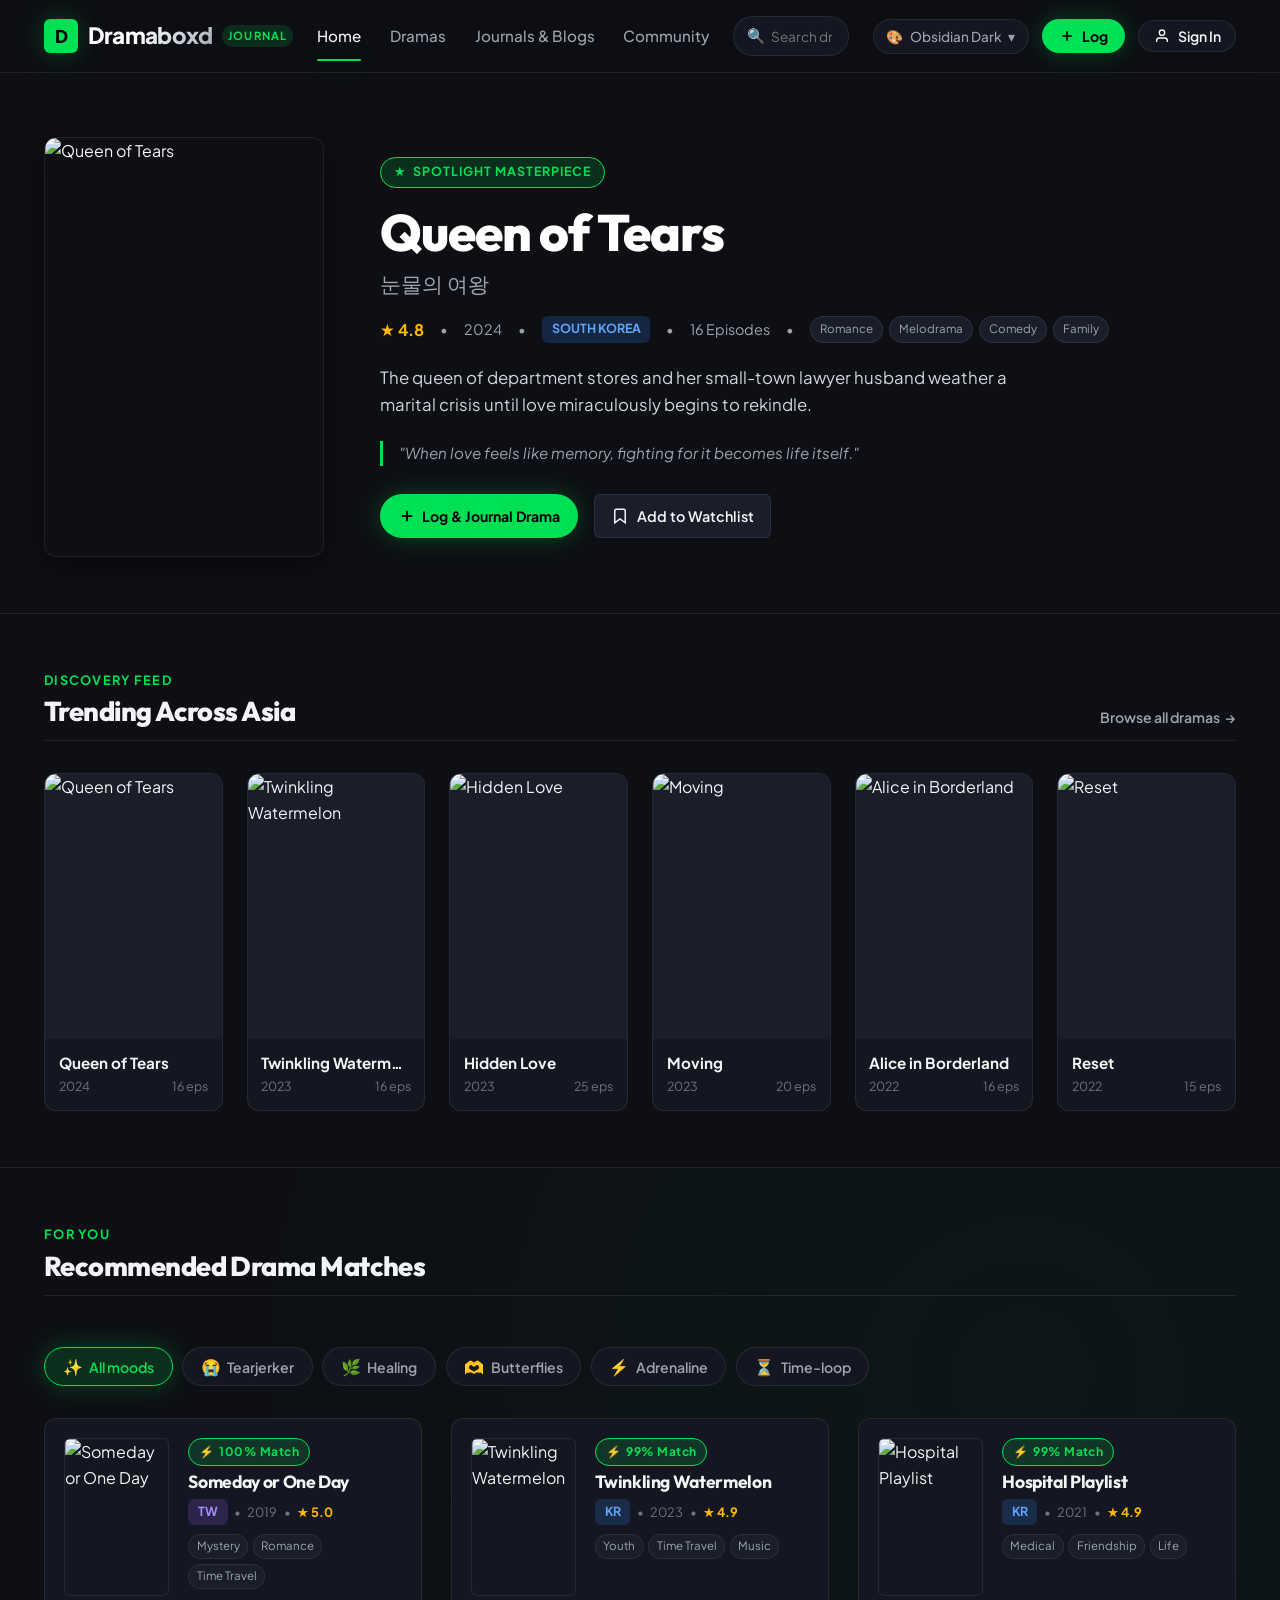
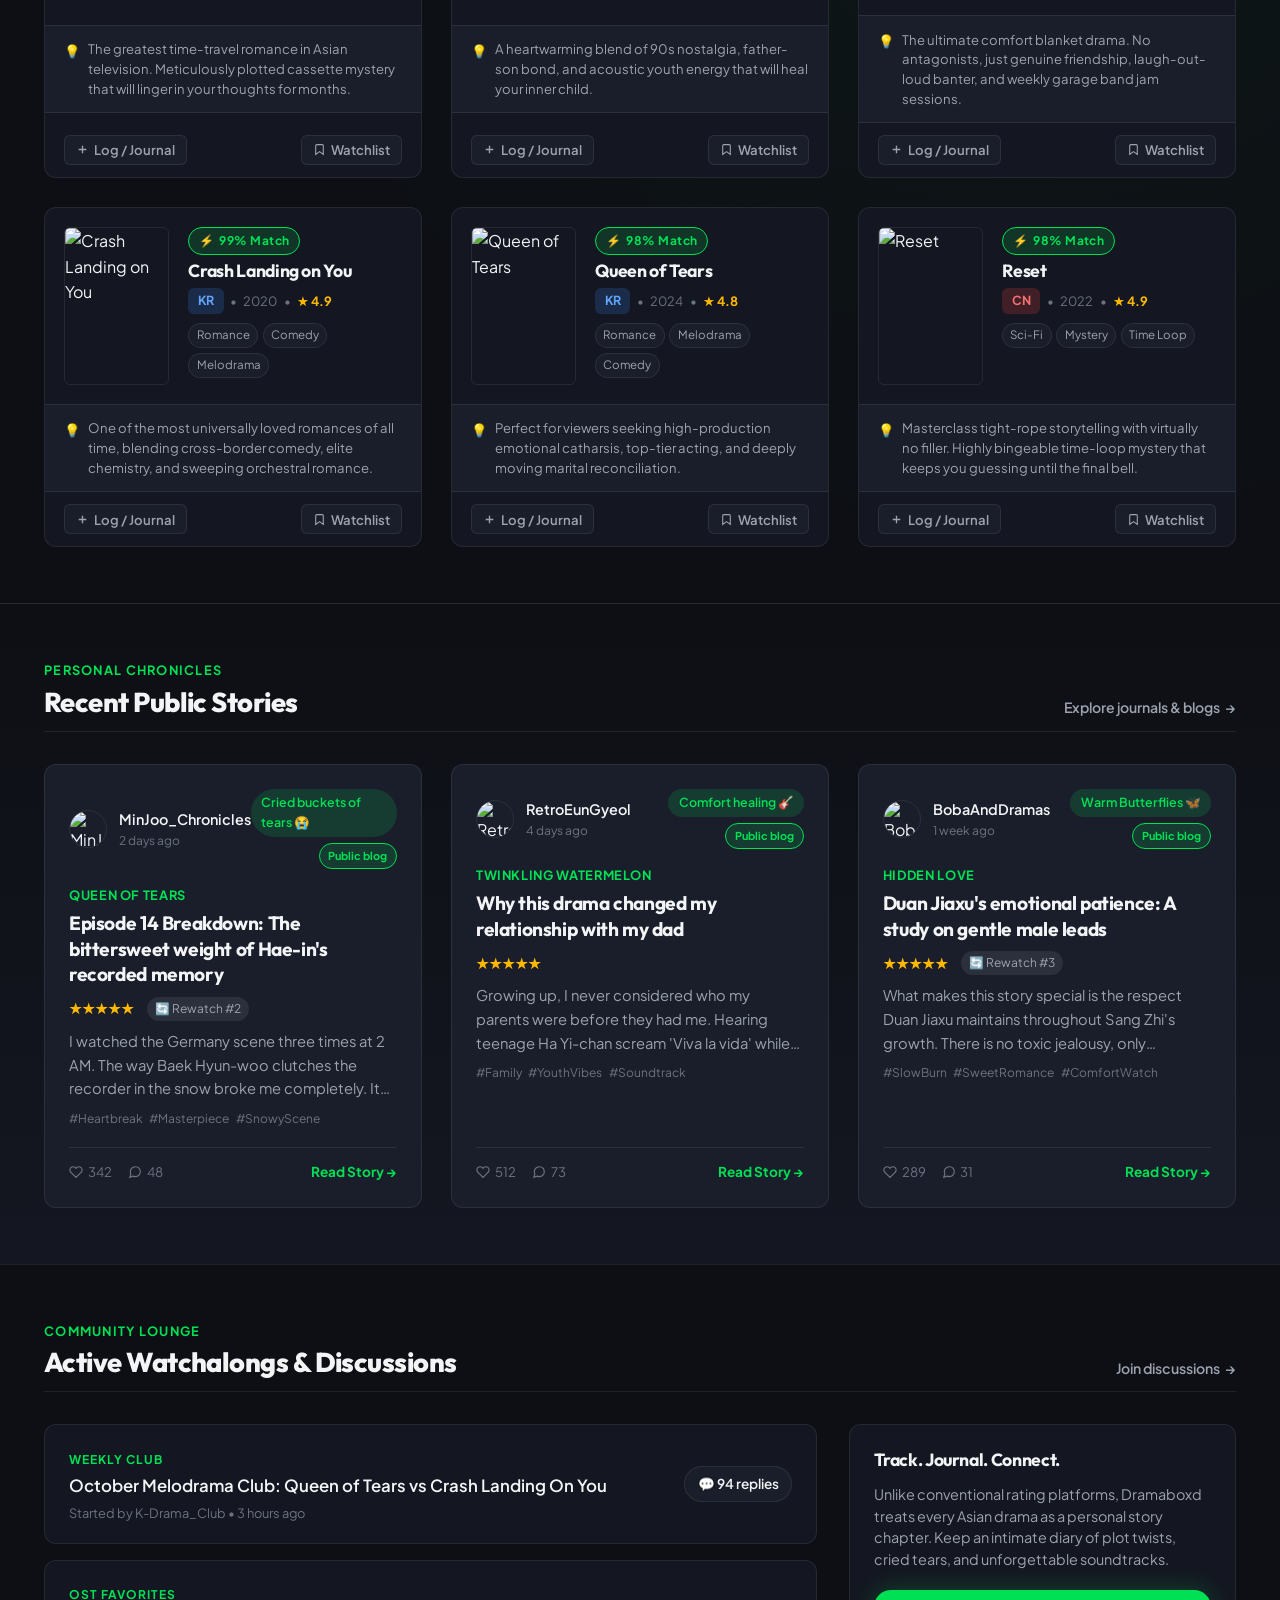
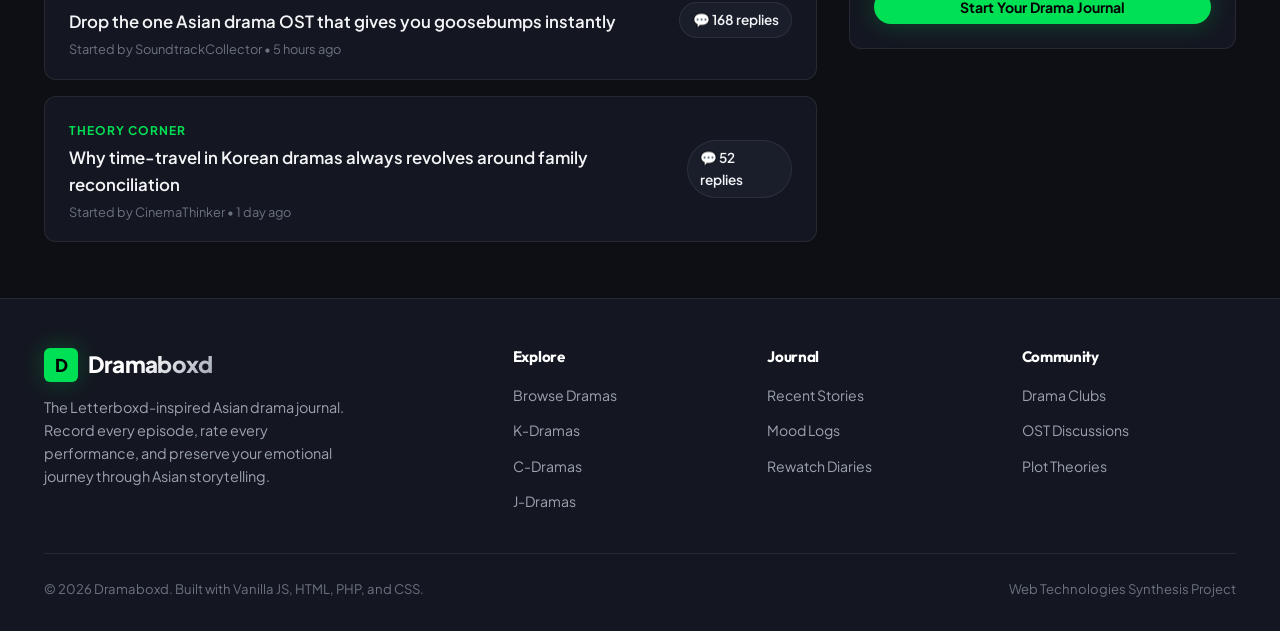
==== commit 68e2f917: "feat(home): update homepage markup Co-authored-by: Copilot <223556219+Copilot@users.noreply.github.c" ====
--- a/index.html
+++ b/index.html
@@ -154,17 +154,17 @@
                 <div class="section-header">
                     <div class="section-title-wrap">
                         <span class="section-subtitle">Personal Chronicles</span>
-                        <h2 class="section-title">Recent Story Journals & Reflections</h2>
+                        <h2 class="section-title">Recent Public Stories</h2>
                     </div>
                     <a href="journal.html" class="view-all-link" id="linkViewAllJournals">
-                        Explore all journals <span>→</span>
+                        Explore journals & blogs <span>→</span>
                     </a>
                 </div>
 
                 <!-- Story journal grid populated dynamically via AJAX -->
                 <div class="journals-grid" id="recentJournalsGrid">
                     <div style="grid-column: 1/-1; text-align: center; color: var(--text-muted); padding: 2rem 0;">
-                        Loading member journals...
+                        Loading public stories...
                     </div>
                 </div>
             </div>
@@ -302,6 +302,25 @@
                         required></textarea>
                 </div>
 
+                <div class="form-group similar-drama-picker">
+                    <div class="similar-drama-picker-heading">
+                        <label class="form-label">Suggest similar dramas <span class="optional-label">Optional</span></label>
+                        <span id="similarDramaCount" class="similar-drama-count">0/3 selected</span>
+                    </div>
+                    <p class="visibility-help">Choose up to three matches based on shared genres and moods. These will appear with your entry.</p>
+                    <div id="logSimilarDramaChoices" class="similar-drama-choices" aria-live="polite"></div>
+                </div>
+
+                <div class="form-group">
+                    <label class="form-label" for="logVisibility">Who can see this entry?</label>
+                    <select id="logVisibility" required>
+                        <option value="" selected disabled>Choose public or private</option>
+                        <option value="private">Private — only in My journal</option>
+                        <option value="public">Public — share as a blog post</option>
+                    </select>
+                    <small class="visibility-help">Private entries stay in this browser under your current profile. Public entries appear in the community blog feed.</small>
+                </div>
+
                 <button type="submit" class="btn-log"
                     style="width: 100%; justify-content: center; padding: 0.75rem 1rem; font-size: 1rem;">
                     Save to Drama Diary 📖
--- a/assets/css/style.css
+++ b/assets/css/style.css
@@ -1746,6 +1746,357 @@
     gap: 1rem;
 }
 
+.journal-labels {
+    display: flex;
+    flex-wrap: wrap;
+    justify-content: flex-end;
+    align-items: center;
+    gap: 0.4rem;
+}
+
+.visibility-badge {
+    display: inline-flex;
+    align-items: center;
+    padding: 0.22rem 0.55rem;
+    border: 1px solid var(--border-subtle);
+    border-radius: var(--radius-full);
+    color: var(--text-secondary);
+    background: var(--bg-surface);
+    font-size: 0.68rem;
+    font-weight: 700;
+    white-space: nowrap;
+}
+
+.visibility-badge.public {
+    color: var(--accent);
+    border-color: var(--accent);
+    background: var(--accent-light);
+}
+
+.visibility-badge.private {
+    color: var(--text-secondary);
+}
+
+.journal-read-link {
+    color: var(--accent);
+    font-size: 0.85rem;
+    font-weight: 700;
+    white-space: nowrap;
+}
+
+.journal-read-link:hover {
+    color: var(--text-primary);
+}
+
+.journal-entry-copy {
+    margin-top: 1rem;
+}
+
+.journal-stars {
+    color: var(--rating-star);
+    font-size: 0.95rem;
+}
+
+.journal-page {
+    padding-top: 0;
+}
+
+.journal-hero {
+    padding: 3.5rem 0;
+    border-bottom: 1px solid var(--border-subtle);
+    background: linear-gradient(180deg, var(--accent-light), transparent 80%);
+}
+
+.journal-hero-inner {
+    display: flex;
+    align-items: center;
+    justify-content: space-between;
+    gap: 2rem;
+}
+
+.journal-hero-inner .browse-subtitle {
+    max-width: 680px;
+}
+
+.journal-feed-section {
+    padding: 2.5rem 0 4rem;
+}
+
+.journal-feed-heading {
+    display: flex;
+    align-items: end;
+    justify-content: space-between;
+    gap: 1.5rem;
+}
+
+.journal-search {
+    display: flex;
+    align-items: center;
+    gap: 0.6rem;
+    width: min(100%, 340px);
+    padding: 0.65rem 0.85rem;
+    border: 1px solid var(--border-subtle);
+    border-radius: var(--radius-sm);
+    background: var(--bg-surface);
+    color: var(--text-muted);
+}
+
+.journal-search input {
+    width: 100%;
+    padding: 0;
+    border: 0;
+    background: transparent;
+}
+
+.journal-search input:focus {
+    box-shadow: none;
+}
+
+.journal-view-tabs {
+    display: flex;
+    gap: 0.55rem;
+    margin-top: 1.6rem;
+    border-bottom: 1px solid var(--border-subtle);
+}
+
+.journal-view-tab {
+    padding: 0.75rem 1rem;
+    border-bottom: 2px solid transparent;
+    color: var(--text-secondary);
+    font-weight: 700;
+}
+
+.journal-view-tab:hover,
+.journal-view-tab.active {
+    color: var(--accent);
+}
+
+.journal-view-tab.active {
+    border-bottom-color: var(--accent);
+}
+
+.journal-privacy-note {
+    margin: 1rem 0 1.4rem;
+    color: var(--text-muted);
+    font-size: 0.86rem;
+}
+
+.journal-feed-grid {
+    display: grid;
+    grid-template-columns: repeat(auto-fill, minmax(min(100%, 360px), 1fr));
+    gap: 1.4rem;
+}
+
+.journal-feed-grid .journal-card {
+    min-width: 0;
+}
+
+.journal-empty-state {
+    grid-column: 1 / -1;
+    padding: 3rem 1.5rem;
+    border: 1px dashed var(--border-focus);
+    border-radius: var(--radius-md);
+    background: var(--bg-surface);
+    text-align: center;
+}
+
+.journal-empty-state p {
+    max-width: 620px;
+    margin: 0.5rem auto 0;
+    color: var(--text-secondary);
+}
+
+.journal-article {
+    max-width: 820px;
+    margin: 1.5rem auto 0;
+    padding: clamp(1.5rem, 5vw, 3rem);
+    border: 1px solid var(--border-subtle);
+    border-radius: var(--radius-lg);
+    background: var(--bg-surface);
+    box-shadow: var(--shadow-card);
+}
+
+.journal-article-meta,
+.journal-article-author {
+    display: flex;
+    align-items: center;
+    flex-wrap: wrap;
+    gap: 0.8rem;
+    color: var(--text-muted);
+    font-size: 0.85rem;
+}
+
+.journal-article > .journal-drama-badge {
+    margin-top: 1.7rem;
+}
+
+.journal-article h1 {
+    font-size: clamp(1.8rem, 4vw, 2.6rem);
+}
+
+.journal-article-author {
+    margin-top: 1rem;
+}
+
+.journal-article-content {
+    margin: 1.8rem 0;
+    color: var(--text-secondary);
+    line-height: 1.9;
+    white-space: pre-wrap;
+    overflow-wrap: anywhere;
+}
+
+.journal-back-button {
+    margin-bottom: 0.5rem;
+}
+
+.visibility-help {
+    color: var(--text-muted);
+    font-size: 0.78rem;
+}
+
+.similar-drama-picker-heading {
+    display: flex;
+    align-items: center;
+    justify-content: space-between;
+    gap: 0.75rem;
+}
+
+.optional-label,
+.similar-drama-count {
+    color: var(--text-muted);
+    font-size: 0.75rem;
+    font-weight: 500;
+}
+
+.similar-drama-choices {
+    display: grid;
+    grid-template-columns: repeat(2, minmax(0, 1fr));
+    gap: 0.5rem;
+    max-height: 210px;
+    overflow-y: auto;
+    padding: 0.1rem;
+}
+
+.similar-drama-loading {
+    grid-column: 1 / -1;
+    color: var(--text-muted);
+    font-size: 0.82rem;
+}
+
+.similar-drama-option {
+    display: flex;
+    align-items: center;
+    gap: 0.55rem;
+    min-width: 0;
+    padding: 0.45rem;
+    border: 1px solid var(--border-subtle);
+    border-radius: var(--radius-sm);
+    background: var(--bg-surface);
+    cursor: pointer;
+}
+
+.similar-drama-option.selected {
+    border-color: var(--accent);
+    background: var(--accent-light);
+}
+
+.similar-drama-option input {
+    flex: 0 0 auto;
+    width: 1rem;
+    height: 1rem;
+    margin: 0;
+    accent-color: var(--accent);
+}
+
+.similar-drama-option img {
+    flex: 0 0 auto;
+    width: 32px;
+    height: 44px;
+    border-radius: 4px;
+    object-fit: cover;
+}
+
+.similar-drama-option span {
+    display: grid;
+    min-width: 0;
+}
+
+.similar-drama-option strong,
+.similar-drama-option small {
+    overflow: hidden;
+    text-overflow: ellipsis;
+    white-space: nowrap;
+}
+
+.similar-drama-option strong {
+    font-size: 0.78rem;
+}
+
+.similar-drama-option small {
+    color: var(--text-muted);
+    font-size: 0.68rem;
+}
+
+.similar-drama-option input:disabled {
+    cursor: not-allowed;
+}
+
+.entry-similar-dramas {
+    margin-top: 1rem;
+}
+
+.entry-similar-dramas h3 {
+    margin-bottom: 0.45rem;
+    color: var(--text-secondary);
+    font-size: 0.78rem;
+    letter-spacing: 0.04em;
+    text-transform: uppercase;
+}
+
+.similar-drama-links {
+    display: flex;
+    flex-wrap: wrap;
+    gap: 0.45rem;
+}
+
+.similar-drama-link {
+    display: inline-flex;
+    align-items: center;
+    gap: 0.45rem;
+    max-width: 100%;
+    padding: 0.3rem 0.5rem 0.3rem 0.3rem;
+    border: 1px solid var(--border-subtle);
+    border-radius: var(--radius-full);
+    background: var(--bg-surface);
+    color: var(--text-secondary);
+    font-size: 0.78rem;
+}
+
+.similar-drama-link:hover {
+    border-color: var(--accent);
+    color: var(--accent);
+}
+
+.similar-drama-link img {
+    width: 22px;
+    height: 30px;
+    border-radius: 3px;
+    object-fit: cover;
+}
+
+.similar-drama-link span {
+    overflow: hidden;
+    text-overflow: ellipsis;
+    white-space: nowrap;
+}
+
+.journal-submit-button {
+    width: 100%;
+    justify-content: center;
+    padding: 0.75rem 1rem;
+}
+
 /* --- Community & Clubs Section --- */
 .community-section {
     padding: 3.5rem 0;
@@ -2075,6 +2426,10 @@
     .community-grid {
         grid-template-columns: 1fr;
     }
+    .journal-hero-inner {
+        align-items: flex-start;
+        flex-direction: column;
+    }
     .footer-top {
         grid-template-columns: 1fr 1fr;
     }
@@ -2090,6 +2445,24 @@
     .mobile-toggle {
         display: block;
     }
+    .journal-feed-heading {
+        align-items: stretch;
+        flex-direction: column;
+    }
+    .journal-search {
+        width: 100%;
+    }
+    .journal-author-row {
+        align-items: flex-start;
+        flex-direction: column;
+        gap: 0.7rem;
+    }
+    .journal-labels {
+        justify-content: flex-start;
+    }
+    .similar-drama-choices {
+        grid-template-columns: 1fr;
+    }
     .footer-top {
         grid-template-columns: 1fr;
     }
